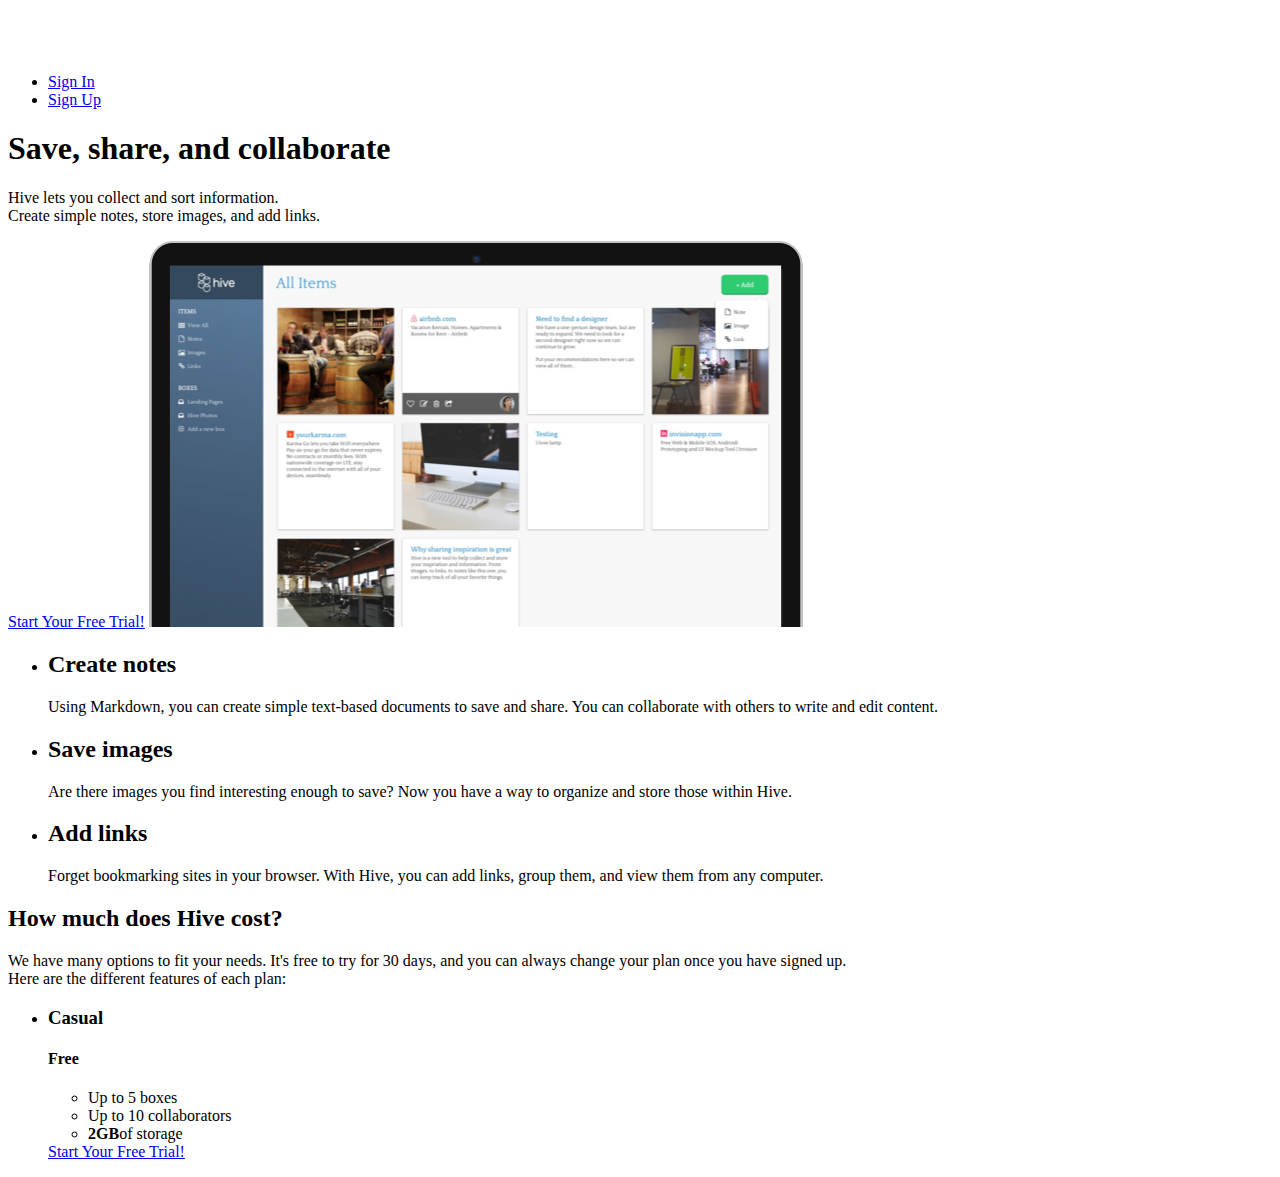
==== index.html @ 628b1fb7 "Checkpoint-28-completed" ====
<!DOCTYPE html>
<html lang="en-us">
<head>
    <meta http-equiv="X-UA-Compatible" content="IE=Edge">
    <meta name="viewport" content="width=device-width, initial-scale=1">
    <meta charset="UTF-8">
    <title>Save, share and collaborate | Hive</title>
    
    <!-- Google Fonts -->
    <link href="https://fonts.googleapis.com/css?family=Quattrocento:400,700|Rubik:300,400,500" rel="stylesheet" type="text/css">
</head>
<body>
    <header>
        <nav class="container">
            <div class="one-half">
                <a href="index.html" class="site-logo"><img src="images/site-logo.png" alt="Hive"/></a>
            </div>
            <div class="one-half">
                <ul>
                    <li><a href="signin.html">Sign In</a></li>
                    <li class="btn-outline"><a href="signup.html">Sign Up</a></li>
                </ul>
            </div>
        </nav>
        <div class="container hero">
            <h1>Save, share, and collaborate</h1>
            <p>Hive lets you collect and sort information.<br/>Create simple notes, store images, and add links.</p>
            <a href="signup.html" class="btn">Start Your Free Trial!</a>
            <img src="images/dashboard.png" alt="Hive"/>
        </div>
    </header>
    <main role="main">
        <!-- Benefits -->
        <section class="benefits">
            <ul class="container">
                <li class="one-third">
                    <h2>Create notes</h2>
                    <p>Using Markdown, you can create simple text-based documents to save and share. You can collaborate with others to write and edit content.</p>
                </li>
                <li class="one-third">
                    <h2>Save images</h2>
                    <p>Are there images you find interesting enough to save? Now you have a way to organize and store those within Hive.</p>
                </li>
                <li class="one-third">
                    <h2>Add links</h2>
                    <p>Forget bookmarking sites in your browser. With Hive, you can add links, group them, and view them from any computer.</p>
                </li>
            </ul>
        </section>
        
        <!-- Pricing -->
        <section class="pricing">
            <div class="container">
                <h2>How much does Hive cost?</h2>
                <p>We have many options to fit your needs. It's free to try for 30 days, and you can always change your plan once you have signed up.<br/>Here are the different features of each plan:</p>
            </div>
            <ul class="container">
                <li class="one-third">
                    <div class="box">
                        <h3>Casual</h3>
                        <h4>Free</h4>
                        <ul>
                            <li>Up to 5 boxes</li>
                            <li>Up to 10 collaborators</li>
                            <li><strong>2GB</strong>of storage</li>
                        </ul>
                        <a href="signup.html" class="btn">Start Your Free Trial!</a>
                    </div>
                </li>
            </ul>
        </section>
    </main>
</body>
</html>
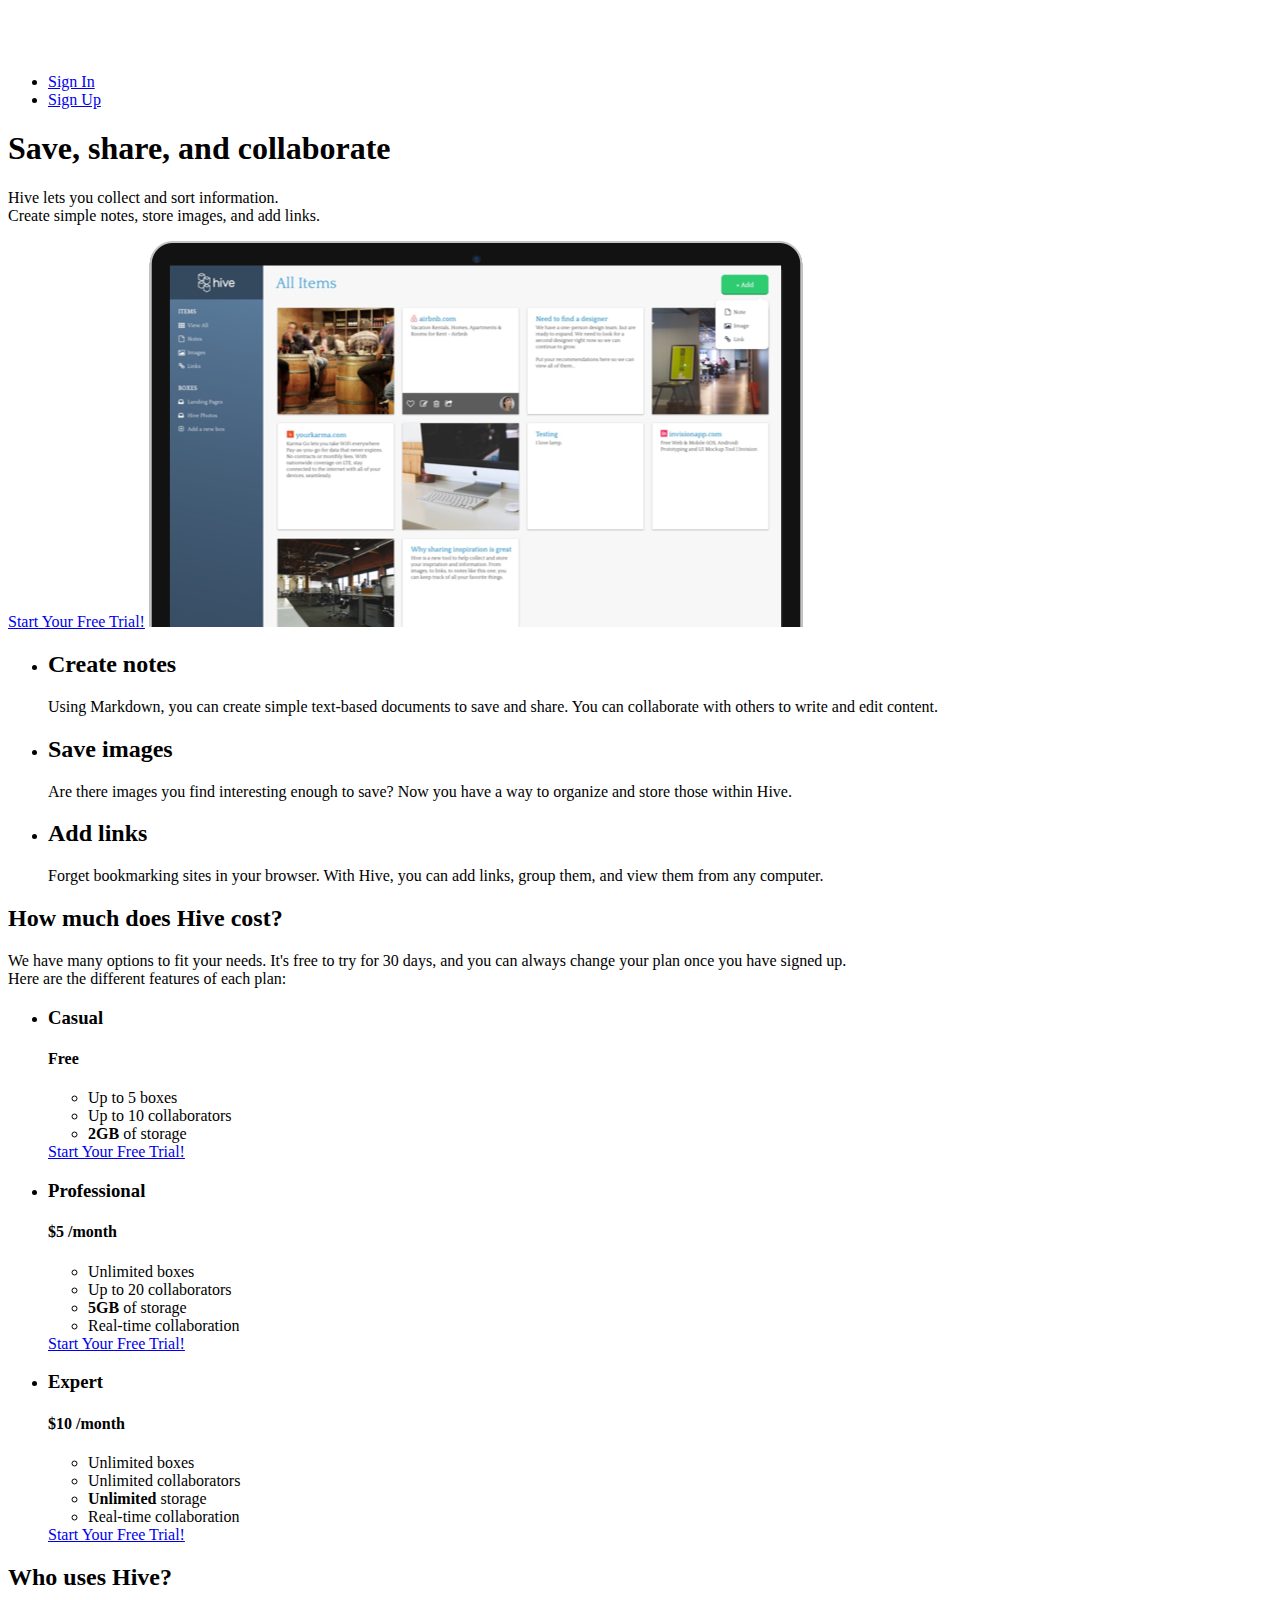
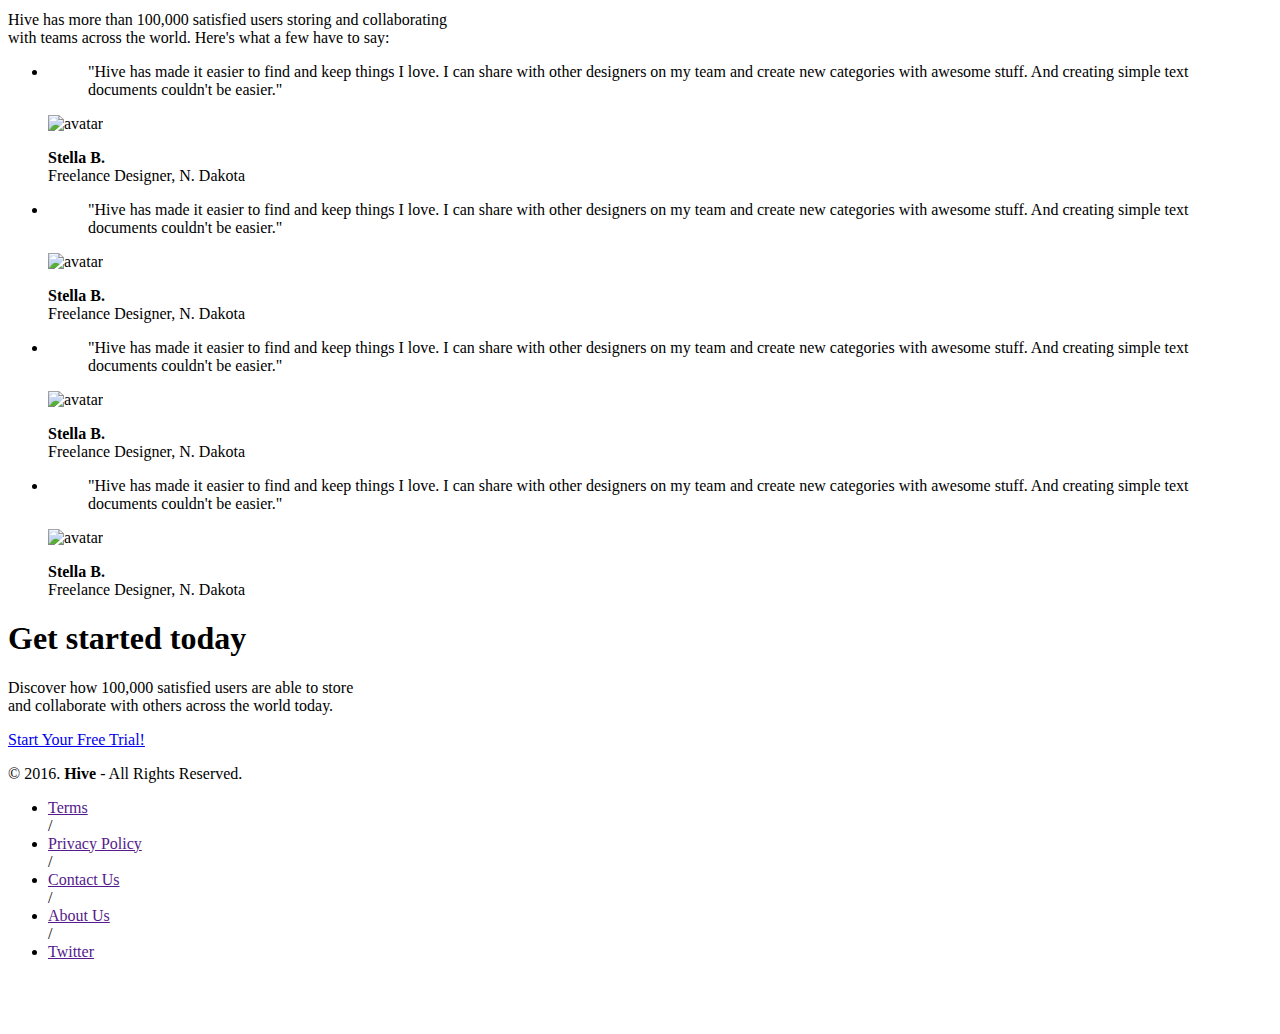
==== commit 2c7c412f: "Assignment-28-completed" ====
--- a/index.html
+++ b/index.html
@@ -56,19 +56,105 @@
             </div>
             <ul class="container">
                 <li class="one-third">
-                    <div class="box">
+                    <div class="box"> 
                         <h3>Casual</h3>
                         <h4>Free</h4>
                         <ul>
                             <li>Up to 5 boxes</li>
                             <li>Up to 10 collaborators</li>
-                            <li><strong>2GB</strong>of storage</li>
+                            <li><strong>2GB</strong> of storage</li>
+                        </ul>
+                        <a href="signup.html" class="btn">Start Your Free Trial!</a>
+                    </div>
+                </li>
+                <li class="one-third">
+                    <div class="box middle">
+                        <h3>Professional</h3>
+                        <h4><span>$</span>5 <span class="month">/month</span></h4>
+                        <ul>
+                            <li>Unlimited boxes</li>
+                            <li>Up to 20 collaborators</li>
+                            <li><strong>5GB</strong> of storage</li>
+                            <li>Real-time collaboration</li>
+                        </ul>
+                        <a href="signup.html" class="btn">Start Your Free Trial!</a>
+                    </div>
+                </li>
+                <li class="one-third">
+                    <div class="box">
+                        <h3>Expert</h3>
+                        <h4><span>$</span>10 <span class="month">/month</span></h4>
+                        <ul>
+                            <li>Unlimited boxes</li>
+                            <li>Unlimited collaborators</li>
+                            <li><strong>Unlimited</strong> storage</li>
+                            <li>Real-time collaboration</li>
                         </ul>
                         <a href="signup.html" class="btn">Start Your Free Trial!</a>
                     </div>
                 </li>
             </ul>
         </section>
+        
+        <!-- Testimonials -->
+        <section class="testimonials">
+            <div class="container">
+                <h2>Who uses Hive?</h2>
+                <p>Hive has more than 100,000 satisfied users storing and collaborating<br/>with teams across the world. Here's what a few have to say:</p>
+            </div>
+            <ul class="container">
+                <li class="one-fourth">
+                    <blockquote>"Hive has made it easier to find and keep things I love. I can share with other designers on my team and create new categories with awesome stuff. And creating simple text documents couldn't be easier."</blockquote>
+                    <img src="https://randomuser.me/api/portraits/women/26.jpg" alt="avatar"/>
+                    <p class="name"><strong>Stella B.</strong><br/>Freelance Designer, N. Dakota</p>
+                </li>
+                <li class="one-fourth">
+                    <blockquote>"Hive has made it easier to find and keep things I love. I can share with other designers on my team and create new categories with awesome stuff. And creating simple text documents couldn't be easier."</blockquote>
+                    <img src="https://randomuser.me/api/portraits/women/26.jpg" alt="avatar"/>
+                    <p class="name"><strong>Stella B.</strong><br/>Freelance Designer, N. Dakota</p>
+                </li>
+                <li class="one-fourth">
+                    <blockquote>"Hive has made it easier to find and keep things I love. I can share with other designers on my team and create new categories with awesome stuff. And creating simple text documents couldn't be easier."</blockquote>
+                    <img src="https://randomuser.me/api/portraits/women/26.jpg" alt="avatar"/>
+                    <p class="name"><strong>Stella B.</strong><br/>Freelance Designer, N. Dakota</p>
+                </li>
+                <li class="one-fourth">
+                    <blockquote>"Hive has made it easier to find and keep things I love. I can share with other designers on my team and create new categories with awesome stuff. And creating simple text documents couldn't be easier."</blockquote>
+                    <img src="https://randomuser.me/api/portraits/women/26.jpg" alt="avatar"/>
+                    <p class="name"><strong>Stella B.</strong><br/>Freelance Designer, N. Dakota</p>
+                </li>
+            </ul>
+        </section>
+        
+        <!-- Call to Action -->
+        <section class="call to action">
+            <div class="container">
+                <h1>Get started today</h1>
+                <p>Discover how 100,000 satisfied users are able to store<br/>and collaborate with others across the world today.</p>
+                <a href="signup.html" class="btn">Start Your Free Trial!</a>
+            </div>
+        </section>
     </main>
+    
+    <!-- Footer -->
+    <footer>
+        <div class="container footer-nav-block">
+            <div class="left-footer-block one-third">
+                <p class="copyright-block">&copy; 2016. <strong>Hive</strong> - All Rights Reserved.</p>
+            </div>
+            <nav class="link-block middle-footer-block one-third">
+                <ul>
+                    <li><a href="">Terms</a></li> /
+                    <li><a href="">Privacy Policy</a></li> /
+                    <li><a href="">Contact Us</a></li> /
+                    <li><a href="">About Us</a></li> /
+                    <li><a href="">Twitter</a></li>
+                </ul>
+            </nav>
+            <div class="right-footer-block one-third">
+                <img class="logo" src="images/site-logo.png" alt="Hive"/>
+            </div>
+        </div>
+    </footer>
 </body>
 </html>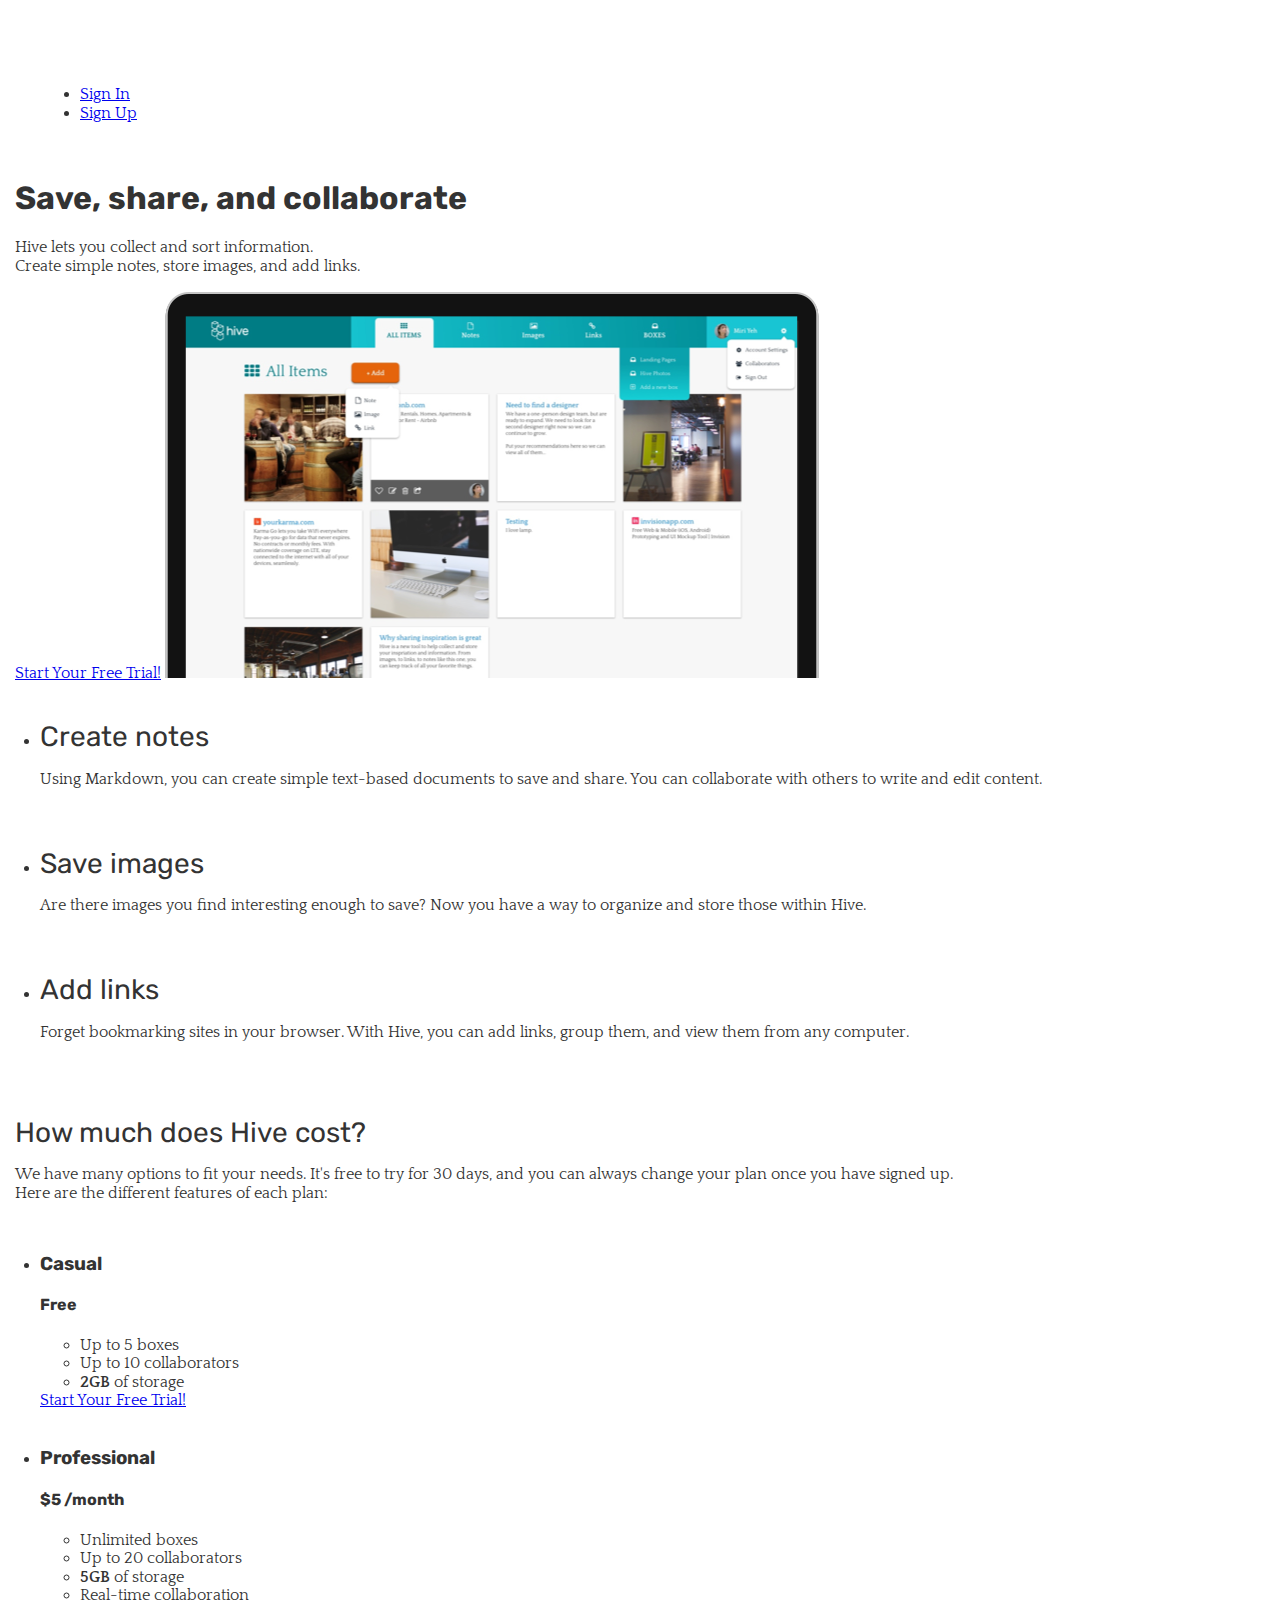
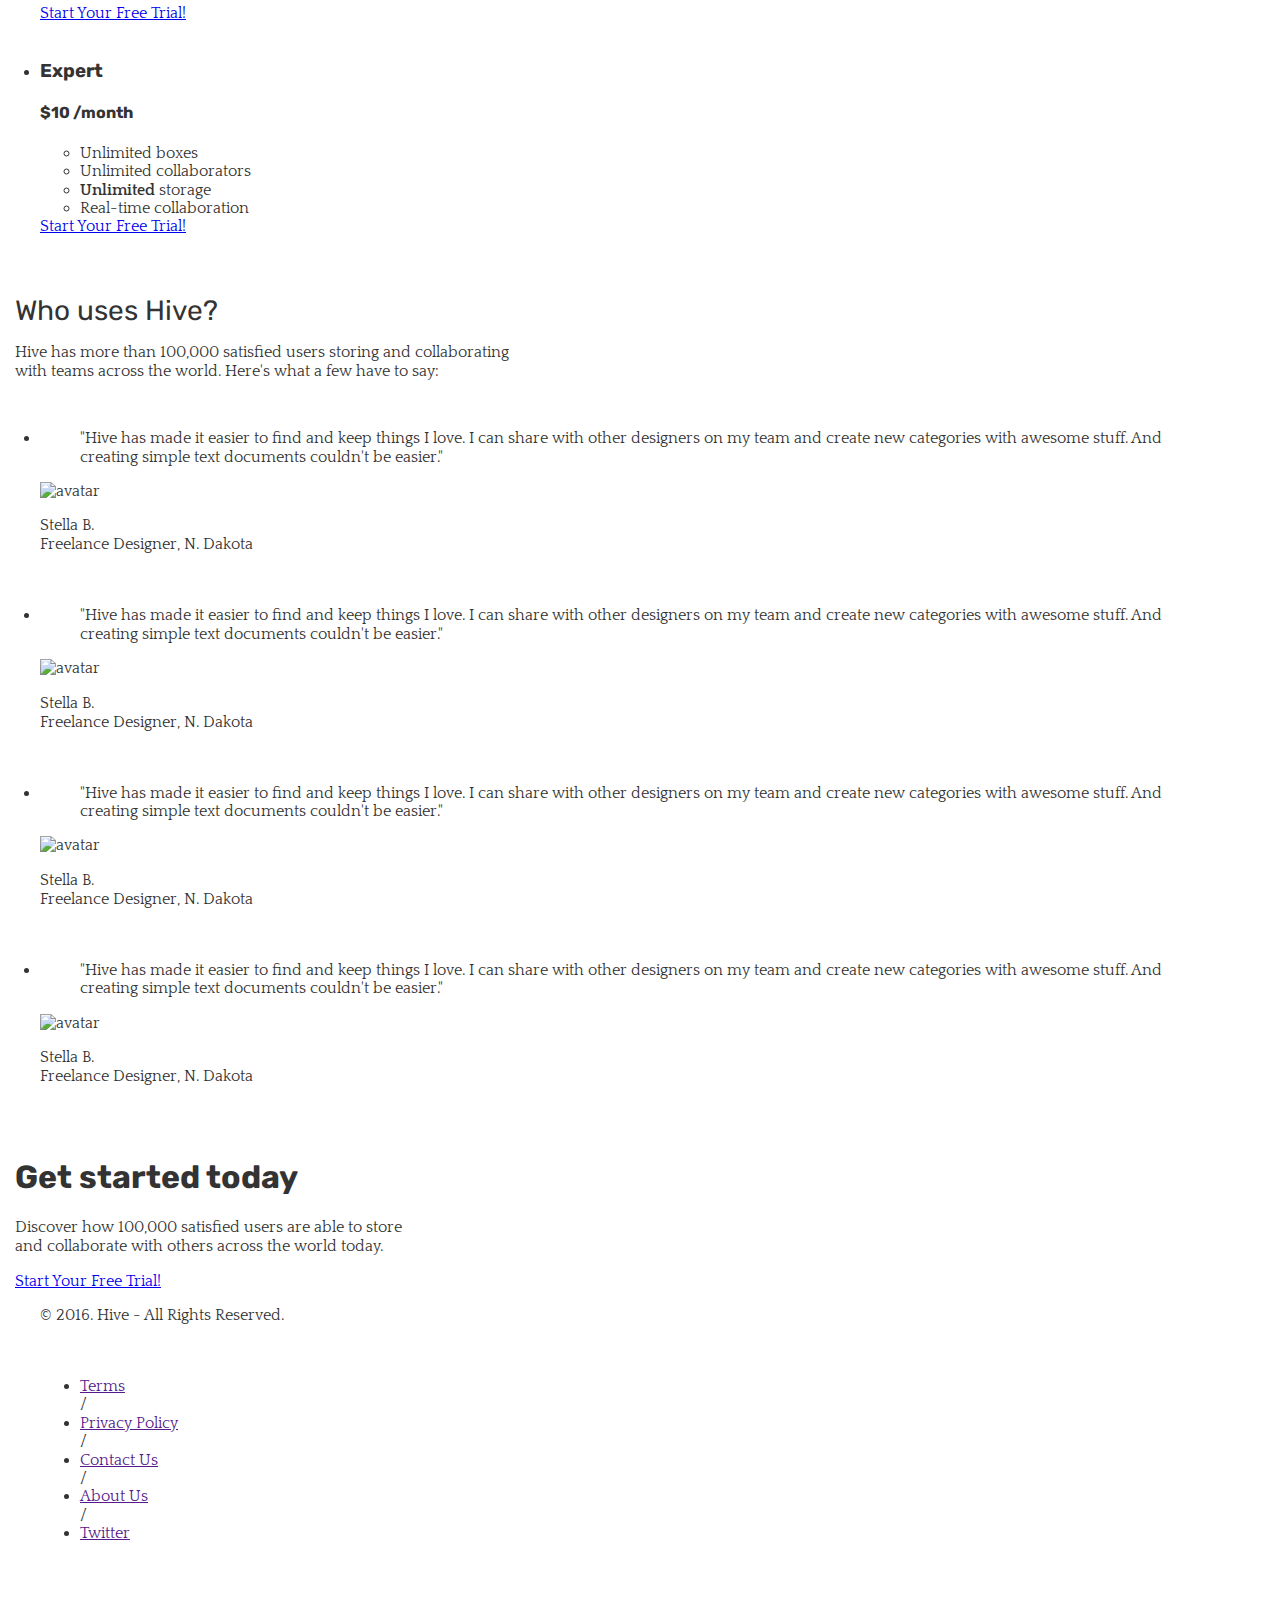
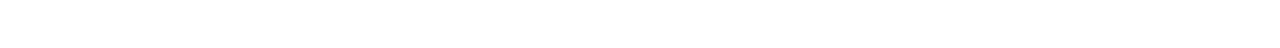
==== commit 4bd4448b: "Checkpoint-29-completed" ====
--- a/index.html
+++ b/index.html
@@ -8,6 +8,12 @@
     
     <!-- Google Fonts -->
     <link href="https://fonts.googleapis.com/css?family=Quattrocento:400,700|Rubik:300,400,500" rel="stylesheet" type="text/css">
+    
+    <!-- CSS -->
+    <link rel="stylesheet" href="css/normalize.css">
+    <link rel="stylesheet" href="css/style.css">
+    <link rel="stylesheet" href="css/font-awesome.css">
+    
 </head>
 <body>
     <header>
@@ -26,7 +32,7 @@
             <h1>Save, share, and collaborate</h1>
             <p>Hive lets you collect and sort information.<br/>Create simple notes, store images, and add links.</p>
             <a href="signup.html" class="btn">Start Your Free Trial!</a>
-            <img src="images/dashboard.png" alt="Hive"/>
+            <img src="images/dashboard-2.png" alt="Hive"/>
         </div>
     </header>
     <main role="main">
--- a/css/style.css
+++ b/css/style.css
@@ -0,0 +1,44 @@
+html, body {
+    overflow-x:hidden;
+}
+body {
+    font-family: "Quattrocento", Helvetica, Arial, serif;
+    color:#333333;   
+}
+h1, h2, h3, h4, h5, h6 {
+    font-family: "Rubik", Helvetica, Arial, sans-serif;
+}
+h2 {
+    font-size: 28px;
+    font-weight: normal;
+    margin-bottom: 5px;
+}
+p {
+    font-size: 16px;
+    line-height: 19px;
+    font-weight: 100;
+}
+
+/* GRID */
+.container {
+    margin-right: auto;
+    margin-left: auto;
+    padding-left: 15px;
+    padding-right: 15px;
+    position: relative;
+}
+.container:before,
+.container:after {
+    content: " ";
+    display: table;
+}
+.container:after {
+    clear:both;
+}
+.one-half, .one-third, .one-fourth {
+    width:96%;
+    float:left;
+    position:relative;
+    min-height: 1px;
+    margin: 0 2% 20px;
+}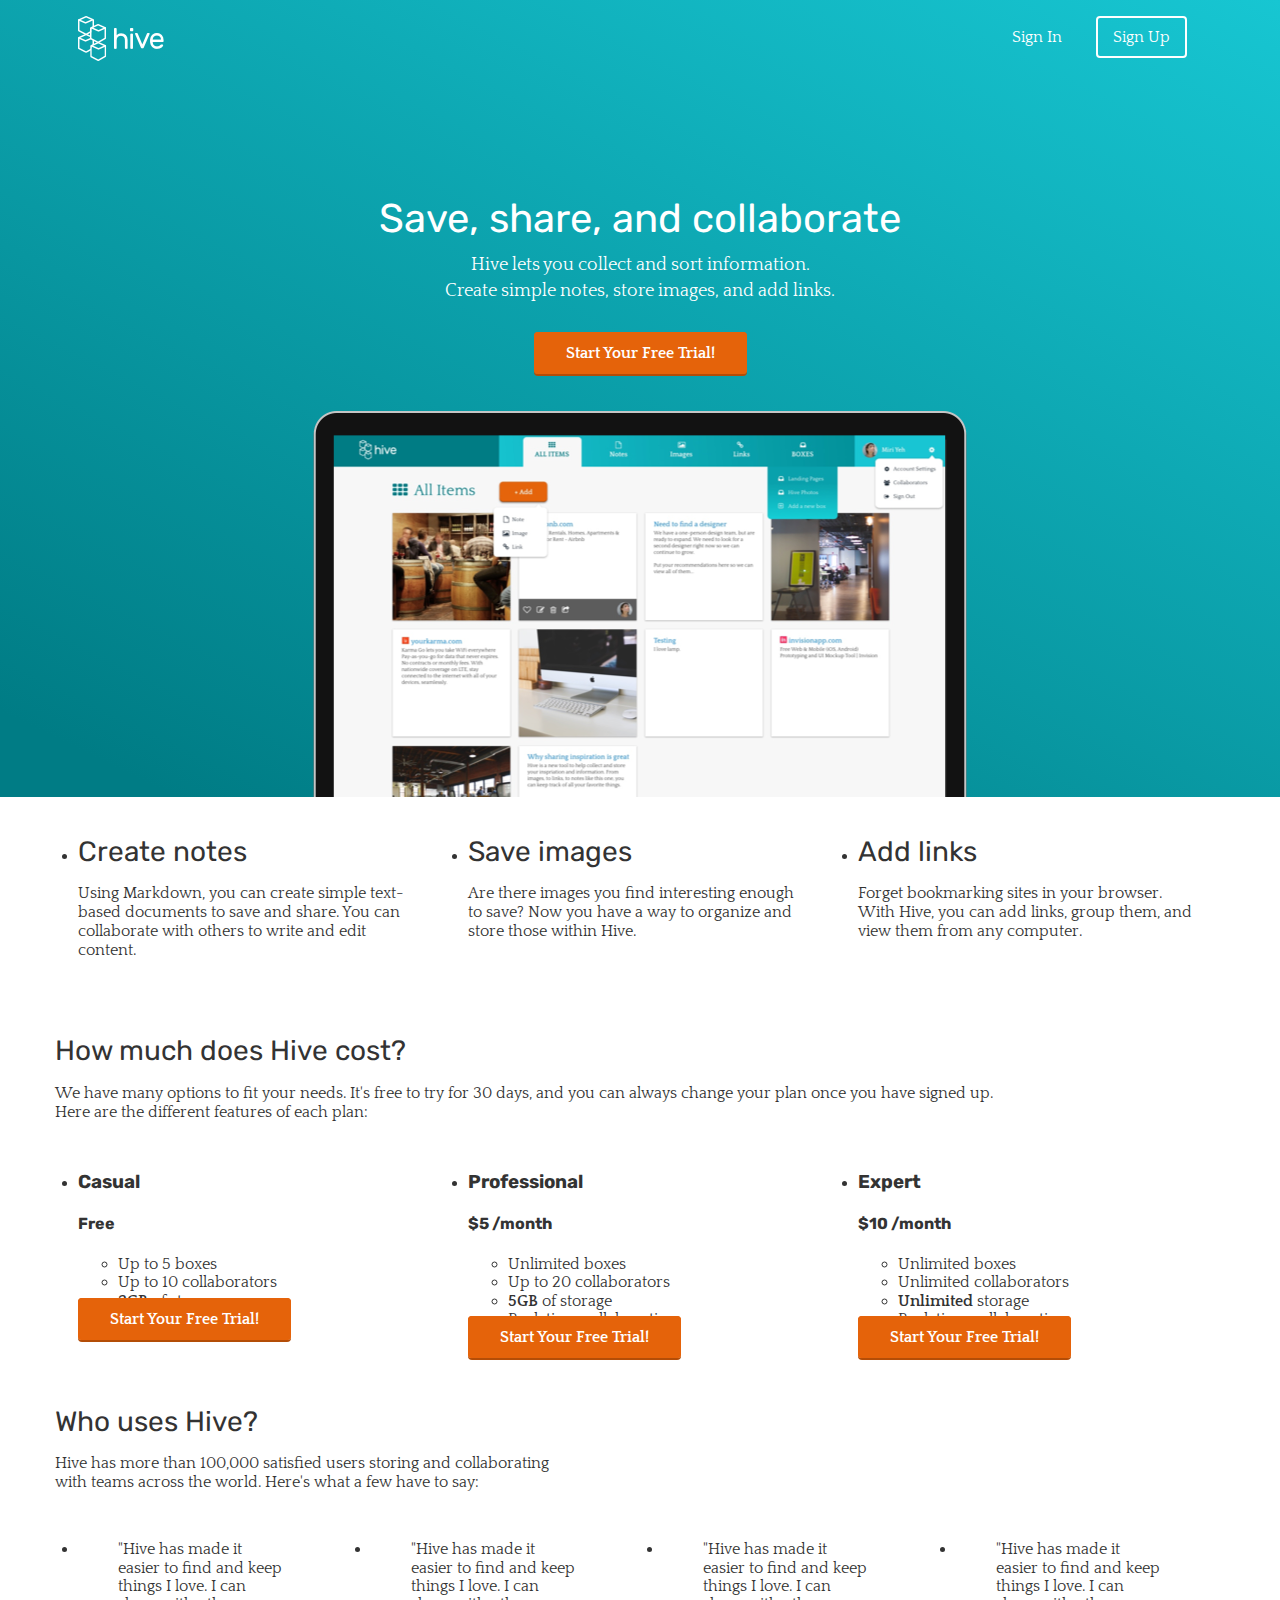
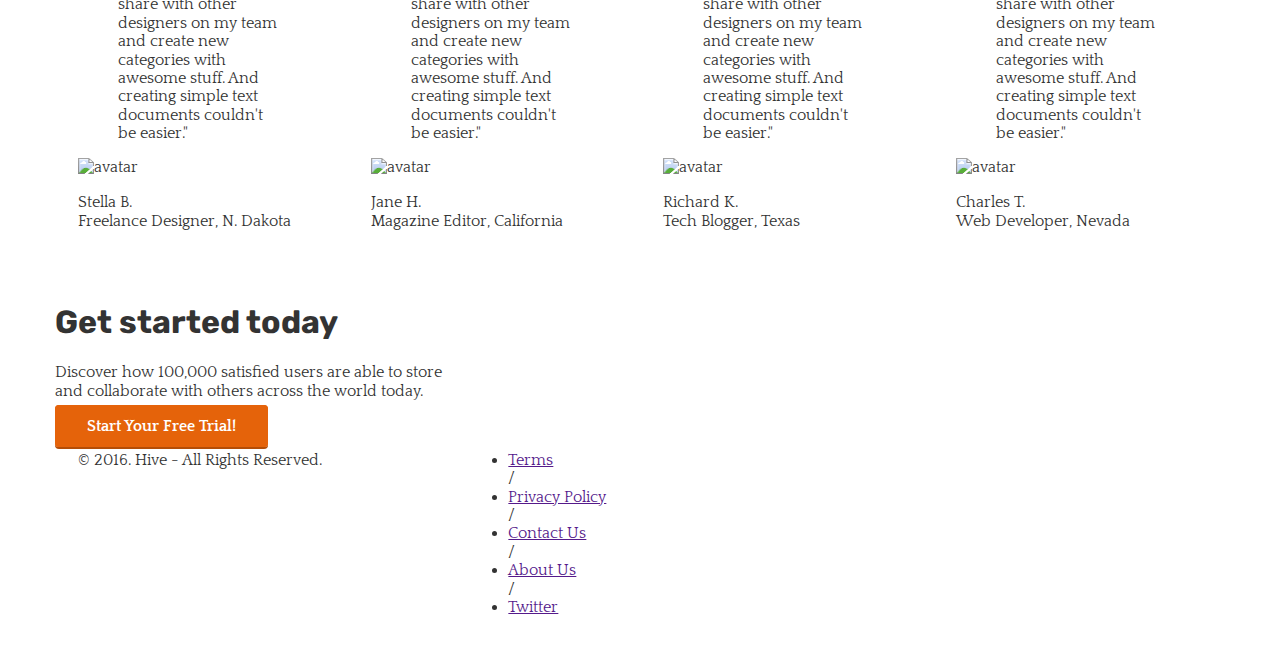
==== commit 9d38db29: "Checkpoint-30-completed" ====
--- a/index.html
+++ b/index.html
@@ -7,12 +7,13 @@
     <title>Save, share and collaborate | Hive</title>
     
     <!-- Google Fonts -->
-    <link href="https://fonts.googleapis.com/css?family=Quattrocento:400,700|Rubik:300,400,500" rel="stylesheet" type="text/css">
+    <link href="https://fonts.googleapis.com/css?family=Quattrocento:400,700|Rubik:300,400" rel="stylesheet" type="text/css">
     
     <!-- CSS -->
     <link rel="stylesheet" href="css/normalize.css">
     <link rel="stylesheet" href="css/style.css">
     <link rel="stylesheet" href="css/font-awesome.css">
+    <link rel="stylesheet" href="css/animate.css">
     
 </head>
 <body>
@@ -29,7 +30,7 @@
             </div>
         </nav>
         <div class="container hero">
-            <h1>Save, share, and collaborate</h1>
+            <h1 class="animated fadeIn">Save, share, and collaborate</h1>
             <p>Hive lets you collect and sort information.<br/>Create simple notes, store images, and add links.</p>
             <a href="signup.html" class="btn">Start Your Free Trial!</a>
             <img src="images/dashboard-2.png" alt="Hive"/>
@@ -116,18 +117,18 @@
                 </li>
                 <li class="one-fourth">
                     <blockquote>"Hive has made it easier to find and keep things I love. I can share with other designers on my team and create new categories with awesome stuff. And creating simple text documents couldn't be easier."</blockquote>
-                    <img src="https://randomuser.me/api/portraits/women/26.jpg" alt="avatar"/>
-                    <p class="name"><strong>Stella B.</strong><br/>Freelance Designer, N. Dakota</p>
+                    <img src="https://randomuser.me/api/portraits/women/76.jpg" alt="avatar"/>
+                    <p class="name"><strong>Jane H.</strong><br/>Magazine Editor, California</p>
                 </li>
                 <li class="one-fourth">
                     <blockquote>"Hive has made it easier to find and keep things I love. I can share with other designers on my team and create new categories with awesome stuff. And creating simple text documents couldn't be easier."</blockquote>
-                    <img src="https://randomuser.me/api/portraits/women/26.jpg" alt="avatar"/>
-                    <p class="name"><strong>Stella B.</strong><br/>Freelance Designer, N. Dakota</p>
+                    <img src="https://randomuser.me/api/portraits/men/51.jpg" alt="avatar"/>
+                    <p class="name"><strong>Richard K.</strong><br/>Tech Blogger, Texas</p>
                 </li>
                 <li class="one-fourth">
                     <blockquote>"Hive has made it easier to find and keep things I love. I can share with other designers on my team and create new categories with awesome stuff. And creating simple text documents couldn't be easier."</blockquote>
-                    <img src="https://randomuser.me/api/portraits/women/26.jpg" alt="avatar"/>
-                    <p class="name"><strong>Stella B.</strong><br/>Freelance Designer, N. Dakota</p>
+                    <img src="https://randomuser.me/api/portraits/men/62.jpg" alt="avatar"/>
+                    <p class="name"><strong>Charles T.</strong><br/>Web Developer, Nevada</p>
                 </li>
             </ul>
         </section>
--- a/css/style.css
+++ b/css/style.css
@@ -41,4 +41,97 @@
     position:relative;
     min-height: 1px;
     margin: 0 2% 20px;
-}+}
+
+@media (min-width: 768px) {
+    .container {
+        width: 750px;
+    }
+}
+@media (min-width: 992px) {
+    .container {
+        width: 970px;
+    }
+    .one-half {
+        width:46%;
+    }
+    .one-third {
+        width:29.33333%;
+    }
+    .one-fourth {
+        width:21%;
+    }
+}
+@media (min-width: 1200px) {
+    .container {
+        width: 1170px;
+    }
+}
+
+/* HEADER */
+header {
+    color:#FFFFFF;
+    background: #007C85;
+    background-image: linear-gradient(206deg, #17C6D2 0%, #007C85 94%);
+}
+header nav {
+    padding:1em 0;
+}
+header nav ul {
+    display:inline;
+    text-align:right;
+    float:right;
+    margin:0;
+}
+header nav ul > li {
+    list-style-type: none;
+    display: inline-block;
+    margin: 0 15px;
+}
+header nav ul > li.btn-outline {
+    padding:10px 15px;
+    border:2px solid #FFFFFF;
+    border-radius: 4px;
+}
+header nav ul > li.btn-outline:hover {
+    background: #FFFFFF;
+}
+header nav ul > li > a {
+    color:#FFFFFF;
+    text-decoration: none;
+}
+header nav ul > li.btn-outline:hover > a {
+    color:#17C6D2;
+}
+header .hero {
+    text-align:center;
+    display:block;
+    position:relative;
+}
+header .hero h1 {
+    font-size:40px;
+    font-weight: normal;
+    margin:95px 0 0;
+}
+header .hero p {
+    font-size: 18px;
+    line-height: 26px;
+    font-weight: 100;
+    margin:10px 0 40px;
+}
+header .hero img {
+    display:block;
+    margin:3em auto 0;
+}
+
+/* BUTTONS */
+.btn {
+    border-radius: 4px;
+    color:#FFFFFF;
+    font-weight: 600;
+    text-decoration: none;
+    padding:10px 30px;
+    background: #E5630A;
+    border:2px solid #E5630A;
+    box-shadow: 0px 2px 0px 0px #B44D07;
+}
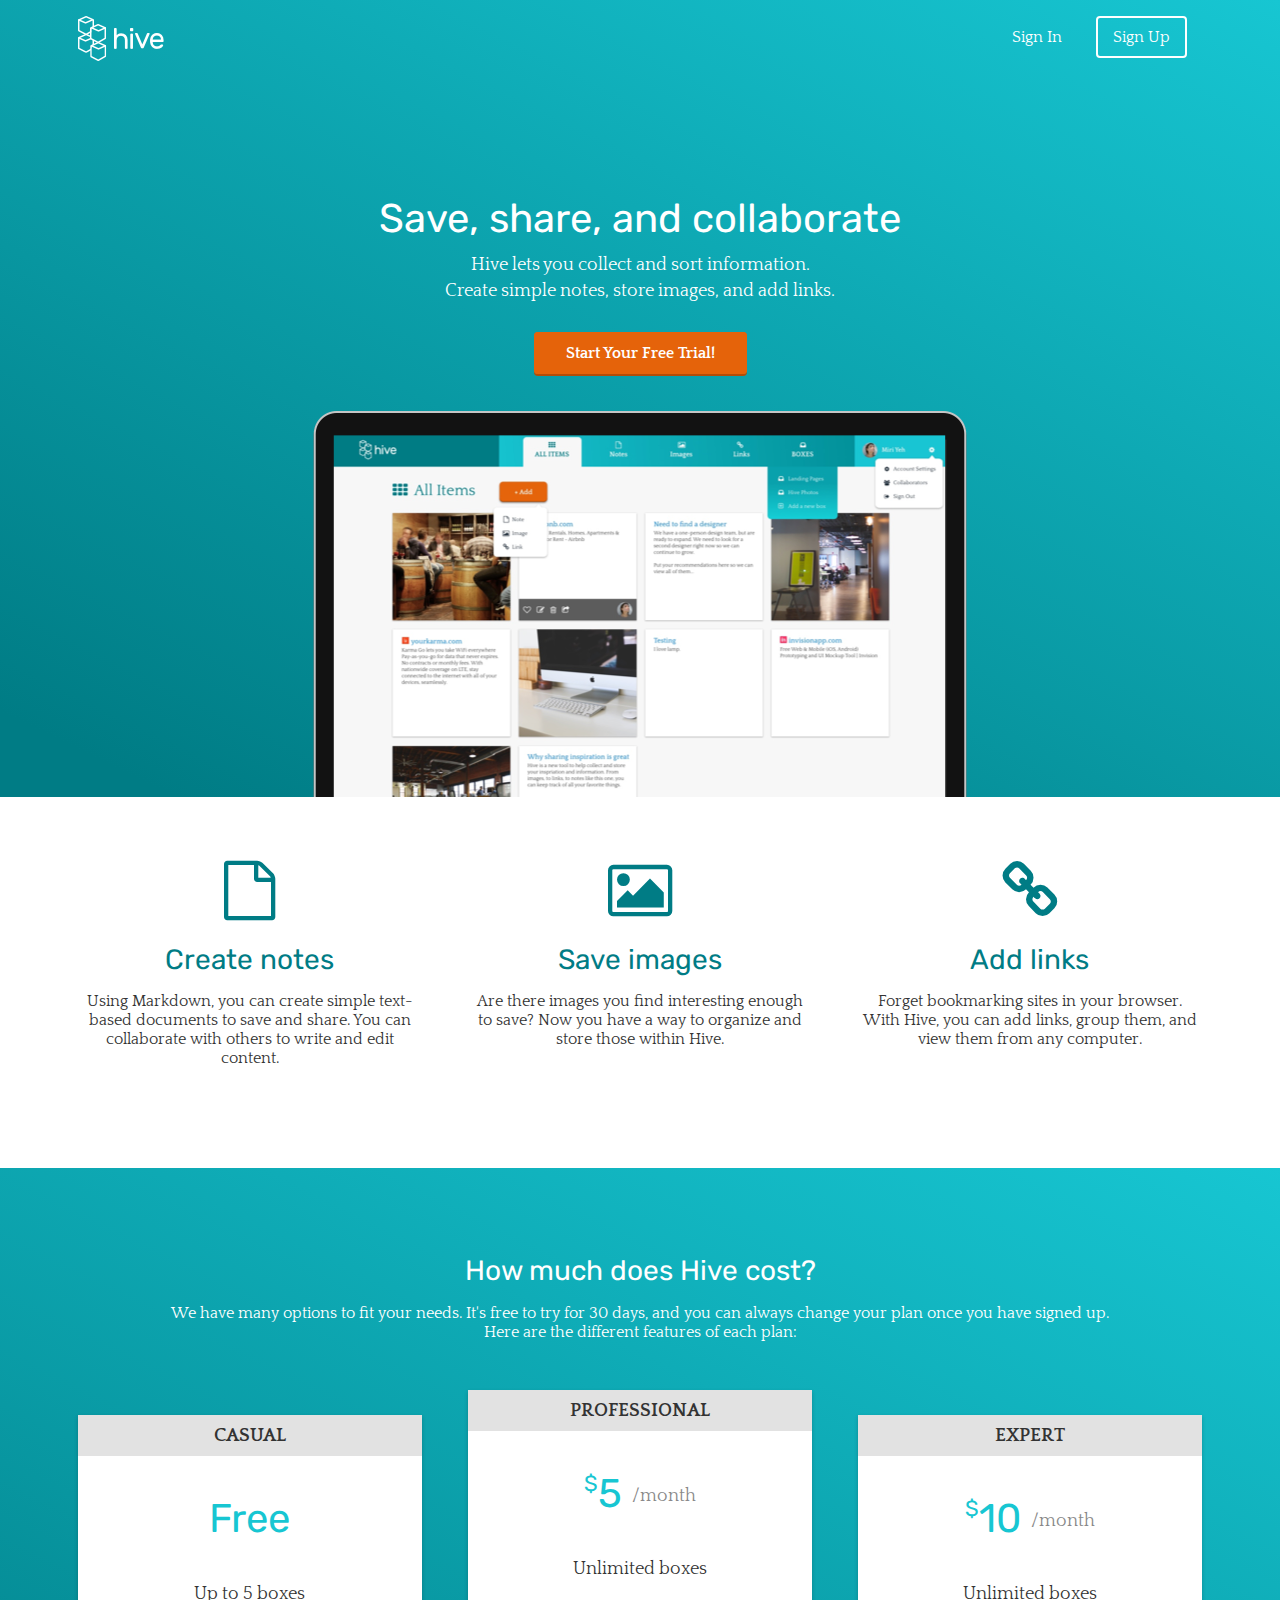
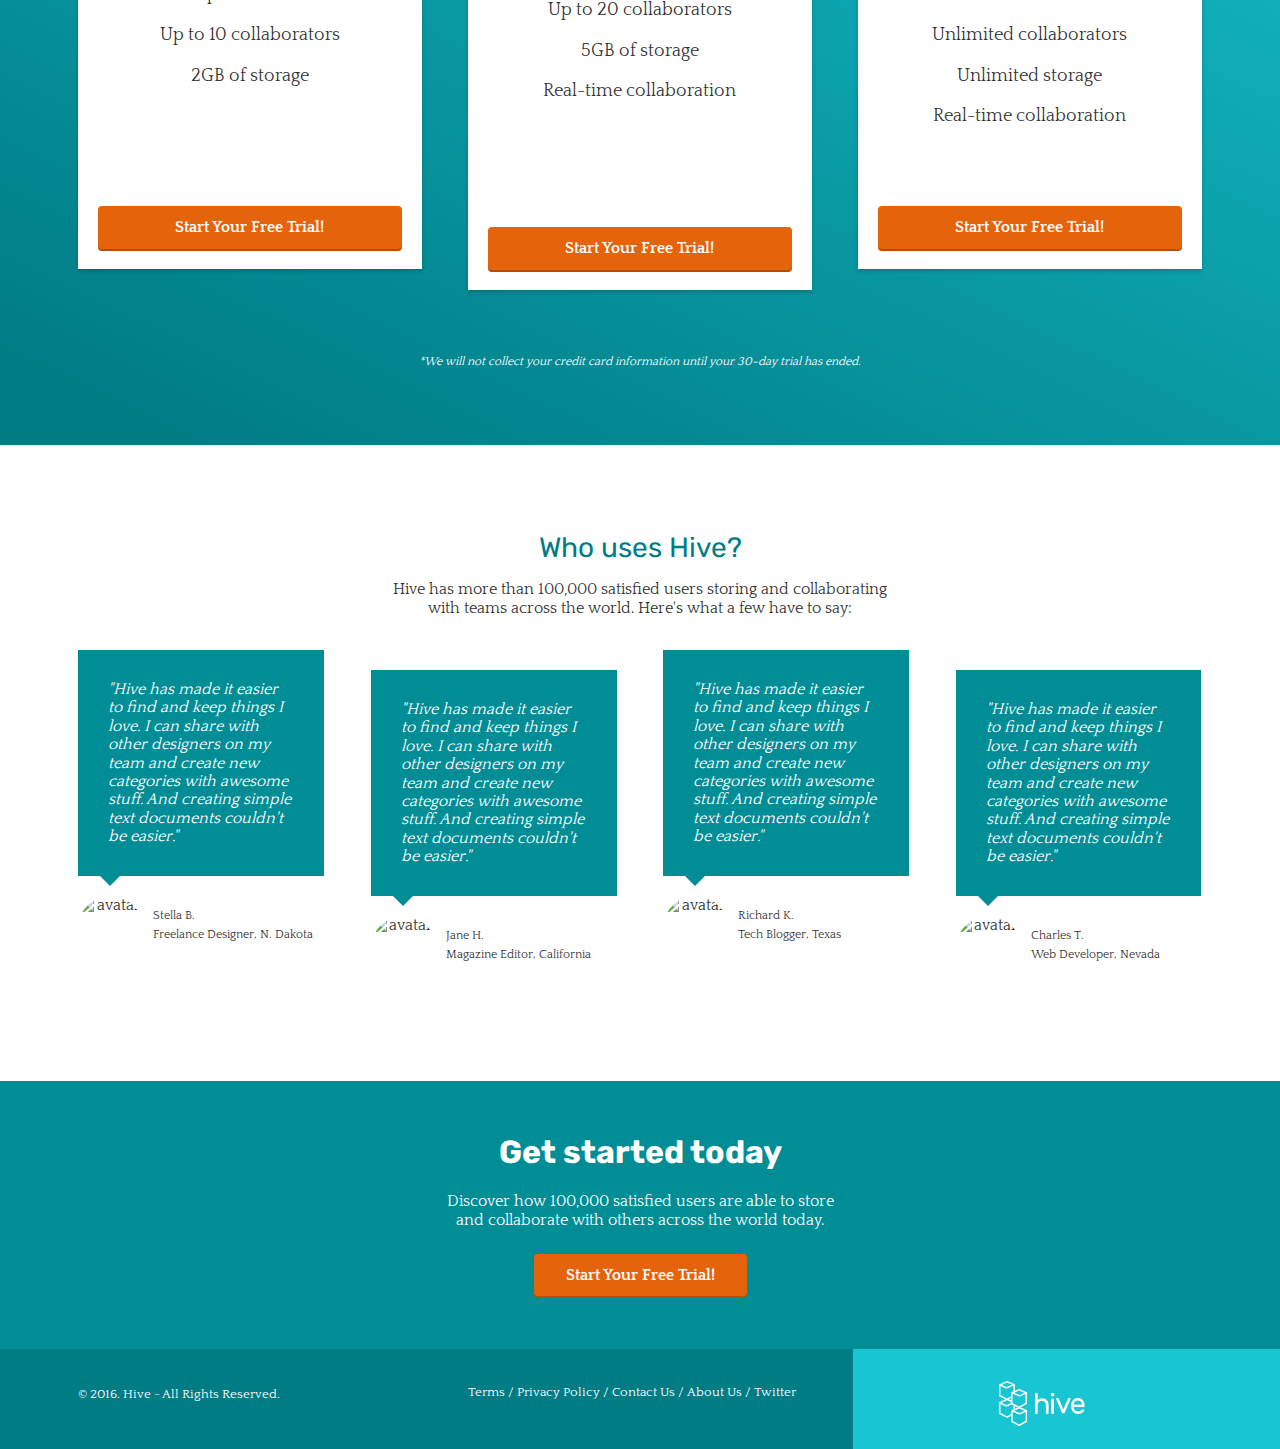
==== commit 086d9ce2: "Checkpoint-32-completed" ====
--- a/index.html
+++ b/index.html
@@ -41,14 +41,17 @@
         <section class="benefits">
             <ul class="container">
                 <li class="one-third">
+                    <i class="fa fa-file-o"></i>
                     <h2>Create notes</h2>
                     <p>Using Markdown, you can create simple text-based documents to save and share. You can collaborate with others to write and edit content.</p>
                 </li>
                 <li class="one-third">
+                    <i class="fa fa-picture-o"></i>
                     <h2>Save images</h2>
                     <p>Are there images you find interesting enough to save? Now you have a way to organize and store those within Hive.</p>
                 </li>
                 <li class="one-third">
+                    <i class="fa fa-link"></i>
                     <h2>Add links</h2>
                     <p>Forget bookmarking sites in your browser. With Hive, you can add links, group them, and view them from any computer.</p>
                 </li>
@@ -101,6 +104,9 @@
                     </div>
                 </li>
             </ul>
+            <div class="container">
+                <p class="small">*We will not collect your credit card information until your 30-day trial has ended.</p>
+            </div>
         </section>
         
         <!-- Testimonials -->
@@ -115,7 +121,7 @@
                     <img src="https://randomuser.me/api/portraits/women/26.jpg" alt="avatar"/>
                     <p class="name"><strong>Stella B.</strong><br/>Freelance Designer, N. Dakota</p>
                 </li>
-                <li class="one-fourth">
+                <li class="one-fourth down">
                     <blockquote>"Hive has made it easier to find and keep things I love. I can share with other designers on my team and create new categories with awesome stuff. And creating simple text documents couldn't be easier."</blockquote>
                     <img src="https://randomuser.me/api/portraits/women/76.jpg" alt="avatar"/>
                     <p class="name"><strong>Jane H.</strong><br/>Magazine Editor, California</p>
@@ -125,7 +131,7 @@
                     <img src="https://randomuser.me/api/portraits/men/51.jpg" alt="avatar"/>
                     <p class="name"><strong>Richard K.</strong><br/>Tech Blogger, Texas</p>
                 </li>
-                <li class="one-fourth">
+                <li class="one-fourth down">
                     <blockquote>"Hive has made it easier to find and keep things I love. I can share with other designers on my team and create new categories with awesome stuff. And creating simple text documents couldn't be easier."</blockquote>
                     <img src="https://randomuser.me/api/portraits/men/62.jpg" alt="avatar"/>
                     <p class="name"><strong>Charles T.</strong><br/>Web Developer, Nevada</p>
@@ -134,7 +140,7 @@
         </section>
         
         <!-- Call to Action -->
-        <section class="call to action">
+        <section class="call-to-action">
             <div class="container">
                 <h1>Get started today</h1>
                 <p>Discover how 100,000 satisfied users are able to store<br/>and collaborate with others across the world today.</p>
--- a/css/style.css
+++ b/css/style.css
@@ -135,3 +135,224 @@
     border:2px solid #E5630A;
     box-shadow: 0px 2px 0px 0px #B44D07;
 }
+
+/* BENEFITS */
+.benefits {
+    text-align: center;
+    display: block;
+    position: relative;
+}
+.benefits ul {
+    margin: 0 auto;
+    padding:4em 0;
+}
+.benefits ul li {
+    list-style-type: none;
+    display: inline-block;
+}
+.benefits i {
+    color:#007C85;
+    font-size:60px;
+    margin:0;
+    vertical-align: middle;
+}
+.benefits h2 {
+    color:#007C85;
+}
+
+/* PRICING */
+.pricing {
+    background: #007C85 url("../images/background-pricing.png") top center no-repeat;
+    background: url("../images/background-pricing.png") top center no-repeat, linear-gradient(206deg, #17C6D2 0%, #007C85 94%);
+    background-size:cover;
+    text-align: center;
+    padding:4em 0;
+}
+.pricing h2, .pricing p {
+    color:#FFFFFF;
+}
+.pricing ul {
+    margin:0 auto;
+    padding:2em 0;
+}
+.pricing ul li {
+    list-style-type:none;
+}
+.box {
+    padding:0 15px 15px;
+    background: #FFFFFF;
+    box-shadow: 0px 2px 4px 0px rgba(0,0,0,0.20);
+    min-height: 439px;
+    position:relative;
+    margin-top: 25px;
+}
+.box.middle {
+    min-height: 485px;
+    margin-top:0px;
+}
+.box h3 {
+    font-family: "Quattrocento", Helvetica, Arial, serif;
+    font-weight: 600;
+    text-transform: uppercase;
+    background: #E2E2E2;
+    box-shadow: 0px 1px 2px 0px rgba (0,0,0,0.40);
+    left:0;
+    right:0;
+    top:0;
+    text-align: center;
+    margin:0 -15px 40px;
+    padding:10px 0;
+}
+.box h4 {
+    font-size:40px;
+    font-weight:normal;
+    margin: 40px 0 10px;
+    color:#17C6D2;
+}
+.box h4 span{
+    font-size:22px;
+    vertical-align: top;
+}
+.box h4 span.month {
+    font-family: "Quattrocento", Helvetica, Arial, serif;
+    font-weight: 100;
+    color:#888888;
+    font-size:18px;
+    vertical-align: middle;
+}
+.box ul li {
+    font-size: 18px;
+    margin-bottom: 20px;
+    font-weight: 100;
+}
+.box .btn {
+    position: absolute;
+    bottom: 20px;
+    left: 20px;
+    right: 20px;
+}
+.small {
+    font-size: 12px;
+    color: #FEFEFE;
+    line-height: 15px;
+    font-style:italic;
+}
+
+/* TESTIMONIALS */
+.testimonials {
+    padding:4em 0;
+    text-align: center;
+}
+.testimonials h2 {
+    color:#007C85;
+}
+.testimonials ul li {
+    list-style-type: none;
+}
+.testimonials blockquote {
+    color:#FFFFFF;
+    text-align: left;
+    font-style: italic;
+    background:#008D96;
+    position: relative;
+    padding:30px;
+    width: auto;
+    margin:0;
+}
+.testimonials blockquote:after {
+    top: 100%;
+    left: 13%;
+    border: solid transparent;
+    content: " ";
+    height: 0;
+    width: 0;
+    position: absolute;
+    pointer-events: none;
+    border-top-color: #008D96;
+    border-width: 10px;
+    margin-left: -10px;
+}
+.testimonials img {
+    height: 65px;
+    width: 65px;
+    border-radius: 50%;
+    float: left;
+    display: inline-block;
+    margin:20px 10px 0 0;
+}
+.testimonials p.name{
+    float: left;
+    display: inline-block;
+    text-align: left;
+    font-size:12px;
+    margin-top: 30px;
+}
+.one-fourth.down {
+    margin-top:20px;
+}
+
+
+/* CALL TO ACTION */
+.call-to-action {
+    padding:2em 0 4em;
+    text-align: center;
+    background-color: #008D96;
+}
+.call-to-action h1 {
+    color:#FFFFFF;
+}
+.call-to-action p {
+    color:#FFFFFF;
+    padding-bottom: 1em;
+    margin-bottom: 20px;
+}
+
+/* FOOTER */
+footer {
+    background-color: #007C85;
+    background-image: linear-gradient(to top, #17C6D2 0%, #17C6D2 50%, #007C85 50%, #007C85 100%);
+    color:#FFFFFF;
+    height: 150px;
+    position: relative;
+    overflow: hidden;
+    z-index: 0;
+}
+footer p, footer nav ul {
+    font-size:13px;
+    font-weight: 100;
+    text-align: center;
+    margin:10px auto 0;
+}
+footer nav ul li {
+    list-style-type: none;
+    display: inline;
+}
+footer nav ul li a {
+    color: #FFFFFF;
+    text-decoration: none;
+}
+footer .right-footer-block {
+    background-color: transparent
+}
+footer .logo {
+    padding:2.35em 0;
+    margin: 0 auto;
+    display: block;
+}
+@media (min-width: 992px) {
+    footer {
+        background-color: #17C6D2;
+        background-image: linear-gradient(to left, #17C6D2 0%, #17C6D2 33.33337%, #007C85 33.33337%, #007C85 100%);
+        height: 100px;
+    }
+    footer p, footer nav ul {
+        padding: 2em 0;
+        text-align: left;
+    }
+    footer .right-footer-block {
+        background-color:#17C6D2;
+    }
+    footer .logo {
+        padding: 2em 0 2em 1.5em;
+    }
+}
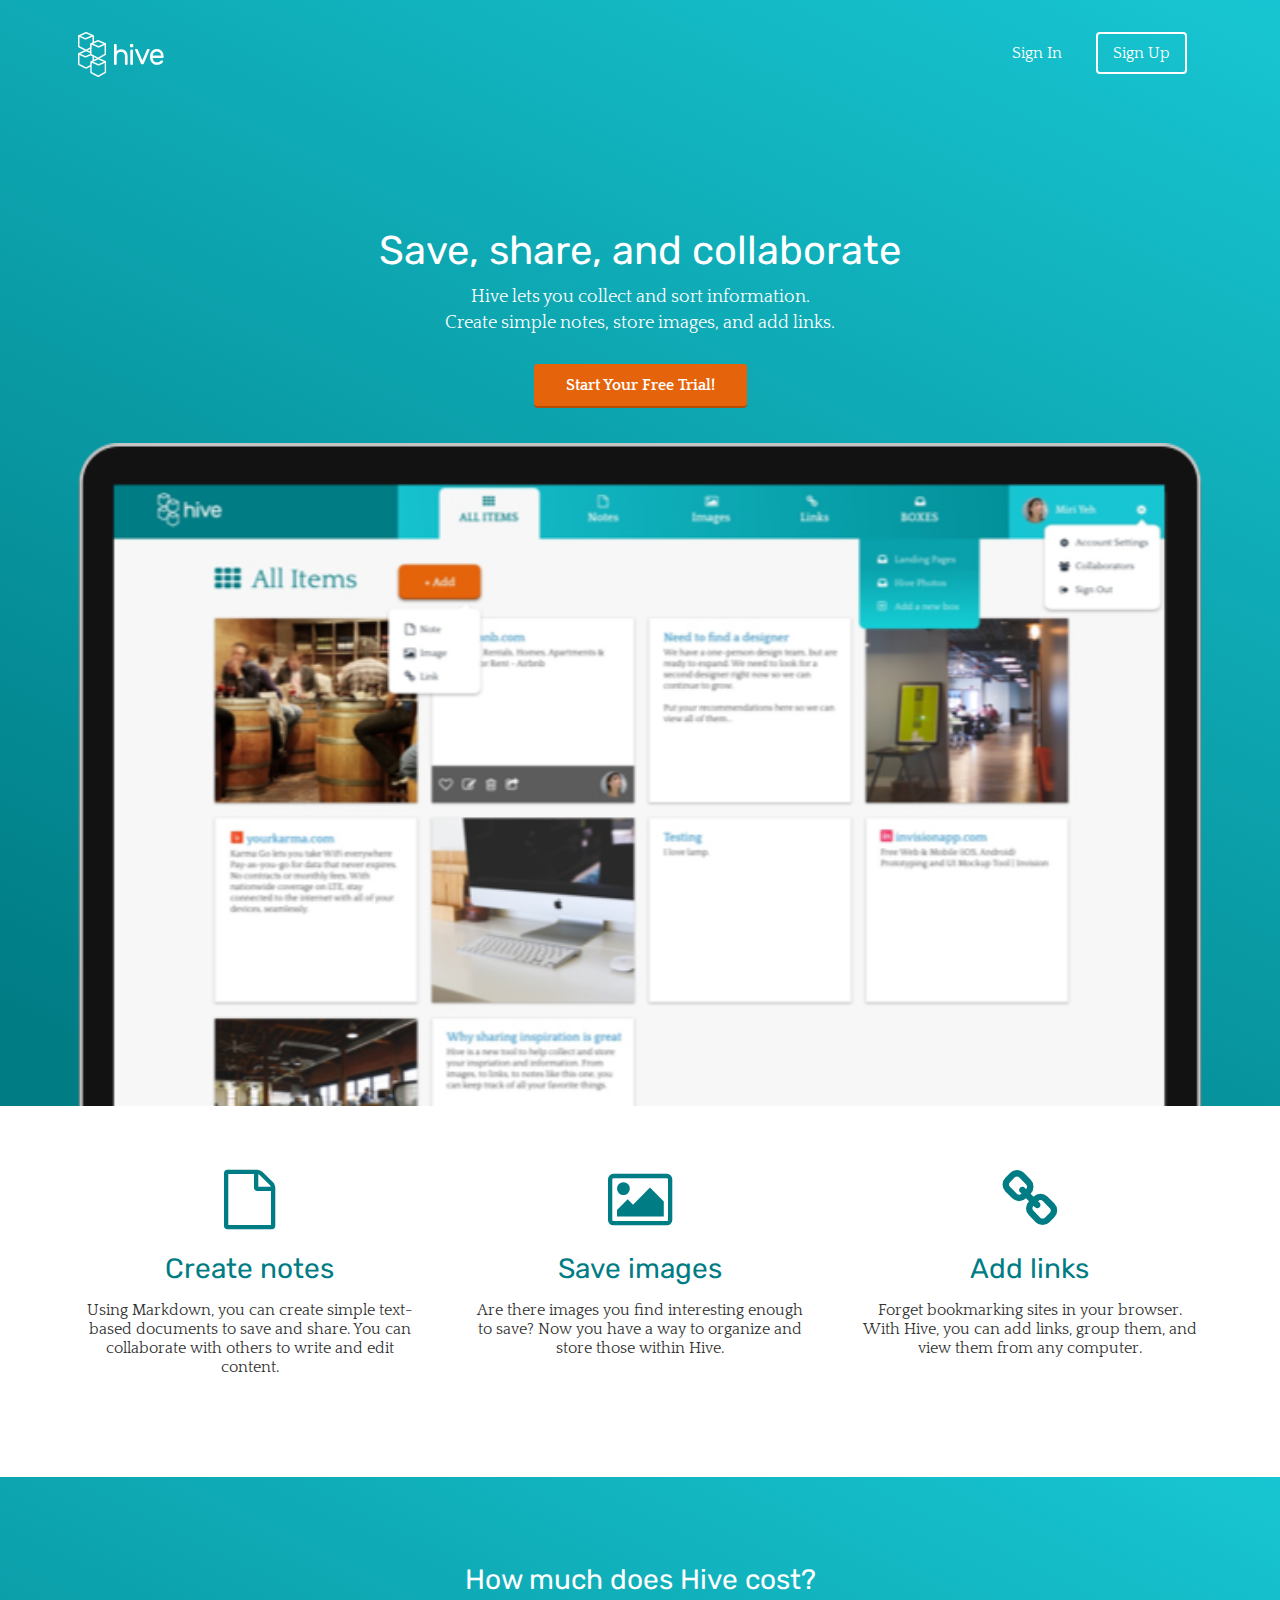
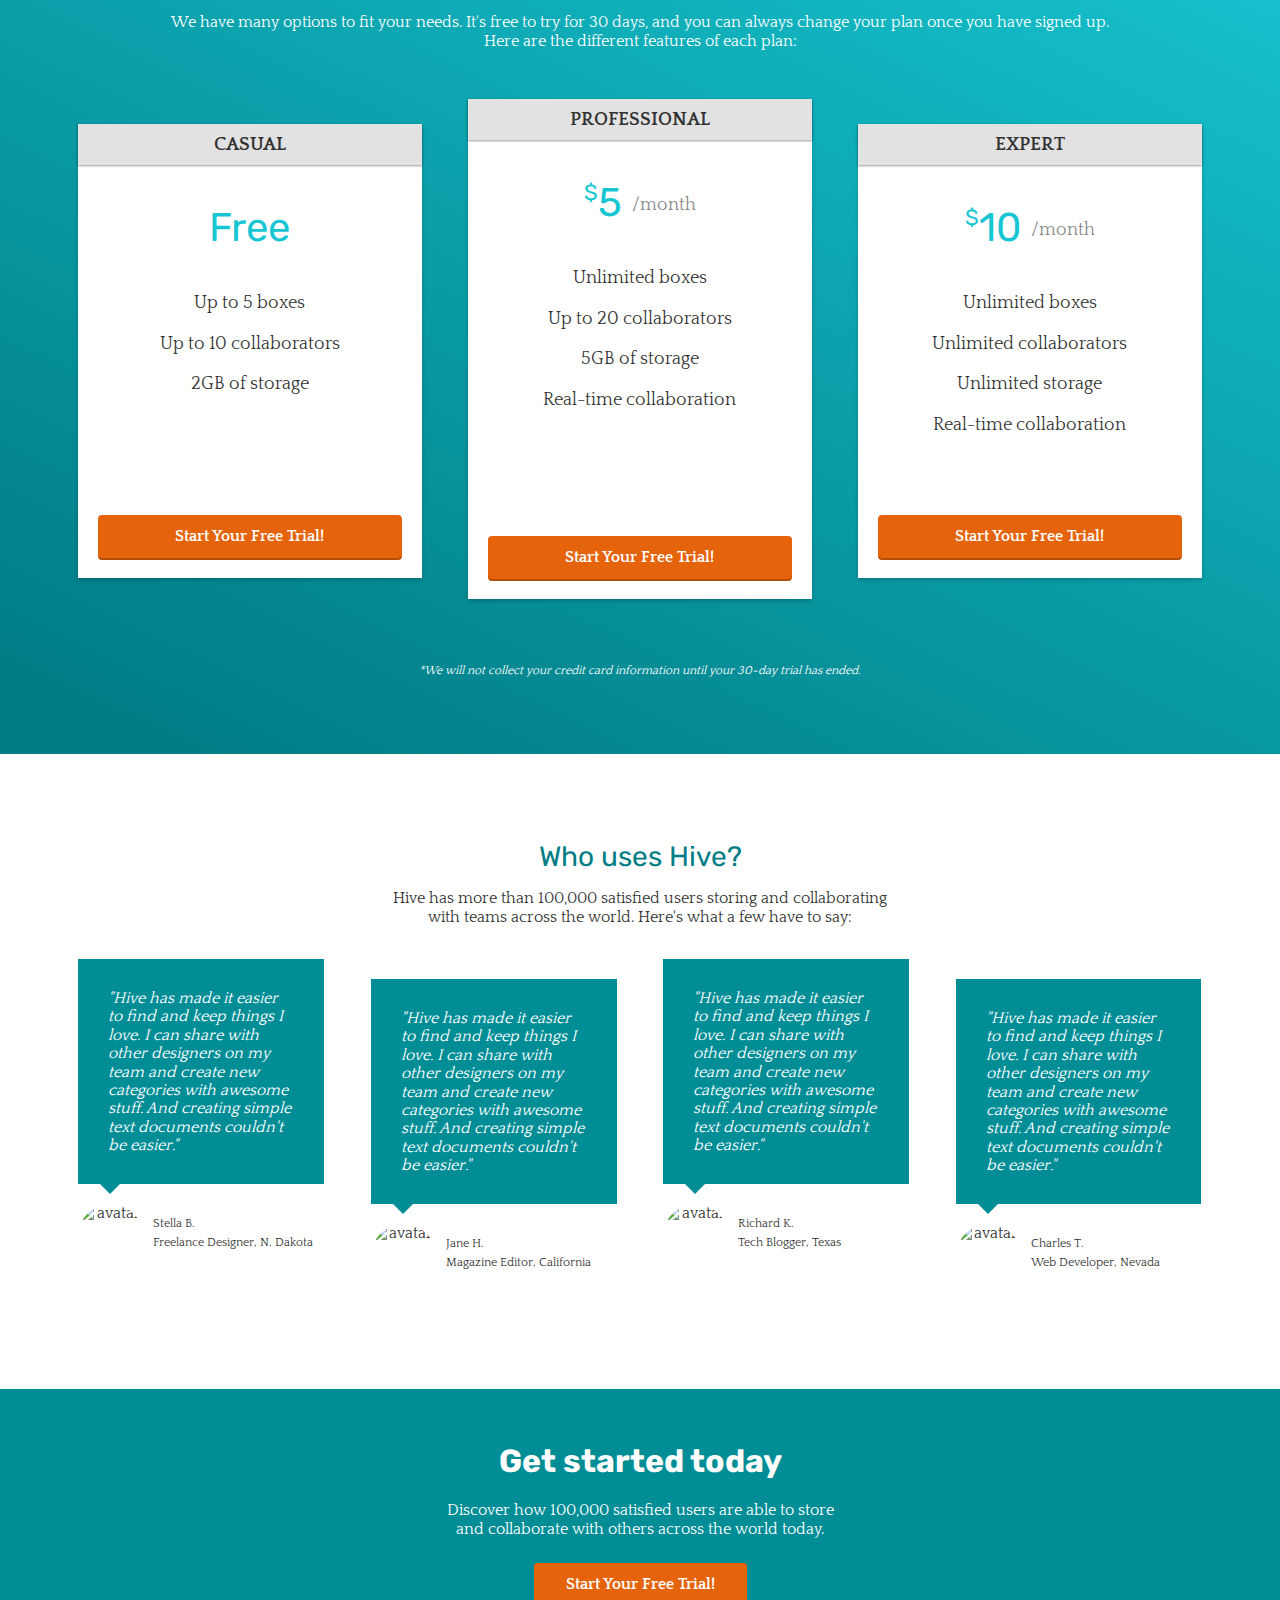
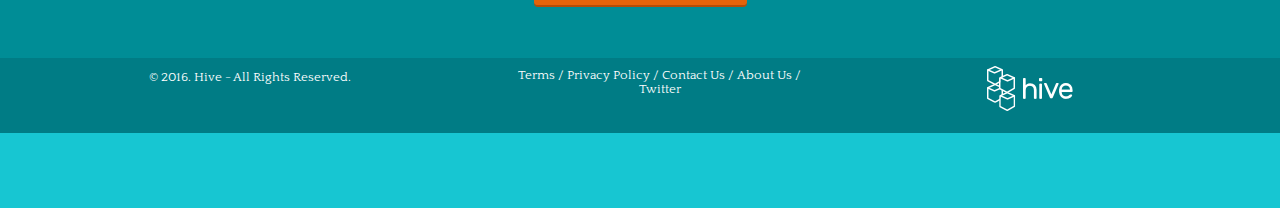
==== commit 4fe14500: "Merge pull request #1 from sktorres/gh-pages" ====
--- a/index.html
+++ b/index.html
@@ -21,8 +21,8 @@
         <nav class="container">
             <div class="one-half">
                 <a href="index.html" class="site-logo"><img src="images/site-logo.png" alt="Hive"/></a>
-            </div>
-            <div class="one-half">
+                     </div>
+     <div class="one-half">
                 <ul>
                     <li><a href="signin.html">Sign In</a></li>
                     <li class="btn-outline"><a href="signup.html">Sign Up</a></li>
@@ -164,9 +164,9 @@
                     <li><a href="">Twitter</a></li>
                 </ul>
             </nav>
-            <div class="right-footer-block one-third">
-                <img class="logo" src="images/site-logo.png" alt="Hive"/>
-            </div>
+ <div class="right-footer-block one-third">
+         <img class="logo" src="images/site-logo.png" alt="Hive" />
+         </div>
         </div>
     </footer>
 </body>
--- a/css/style.css
+++ b/css/style.css
@@ -2,7 +2,7 @@
     overflow-x:hidden;
 }
 body {
-    font-family: "Quattrocento", Helvetica, Arial, serif;
+    font-family: "Quattrocento", Palatino, Bookman, serif;
     color:#333333;   
 }
 h1, h2, h3, h4, h5, h6 {
@@ -42,31 +42,33 @@
     min-height: 1px;
     margin: 0 2% 20px;
 }
-
-@media (min-width: 768px) {
-    .container {
-        width: 750px;
-    }
-}
-@media (min-width: 992px) {
-    .container {
-        width: 970px;
-    }
-    .one-half {
-        width:46%;
-    }
-    .one-third {
-        width:29.33333%;
-    }
-    .one-fourth {
-        width:21%;
-    }
-}
-@media (min-width: 1200px) {
-    .container {
-        width: 1170px;
-    }
-}
+  @media (min-width: 768px) {
+   .container {
+     width: 750px;
+   }
+ }
+ @media (min-width: 992px) {
+   .container {
+     width: 970px;
+   }
+   .one-half {
+     width:46%;
+   }
+   .one-third {
+     width:29.33333%;
+   }
+   .one-fourth {
+     width:21%;
+   }
+ }
+ @media (min-width: 1200px) {
+   .container {
+     width: 1170px;
+   }
+   footer .logo {
+      padding: 2.35em 0;
+   }
+ }
 
 /* HEADER */
 header {
@@ -75,14 +77,14 @@
     background-image: linear-gradient(206deg, #17C6D2 0%, #007C85 94%);
 }
 header nav {
-    padding:1em 0;
+    padding:2em 0;
 }
 header nav ul {
-    display:inline;
-    text-align:right;
-    float:right;
-    margin:0;
-}
+   display:inline;
+   text-align: right;
+   float:right;
+   margin:0;
+ }
 header nav ul > li {
     list-style-type: none;
     display: inline-block;
@@ -103,16 +105,17 @@
 header nav ul > li.btn-outline:hover > a {
     color:#17C6D2;
 }
-header .hero {
-    text-align:center;
-    display:block;
-    position:relative;
-}
+
 header .hero h1 {
     font-size:40px;
     font-weight: normal;
     margin:95px 0 0;
 }
+ header .hero {
+   text-align: center;
+   display:block;
+   position: relative;
+ }
 header .hero p {
     font-size: 18px;
     line-height: 26px;
@@ -120,9 +123,11 @@
     margin:10px 0 40px;
 }
 header .hero img {
-    display:block;
-    margin:3em auto 0;
-}
+   display: block;
+     width: 96%;
+     height: auto;
+   margin:3em auto 0;
+ }
 
 /* BUTTONS */
 .btn {
@@ -191,11 +196,11 @@
     margin-top:0px;
 }
 .box h3 {
-    font-family: "Quattrocento", Helvetica, Arial, serif;
+    font-family: "Quattrocento", Palatino, Bookman, serif;
     font-weight: 600;
     text-transform: uppercase;
     background: #E2E2E2;
-    box-shadow: 0px 1px 2px 0px rgba (0,0,0,0.40);
+    box-shadow: 0px 1px 2px 0px rgba(0,0,0,0.40);
     left:0;
     right:0;
     top:0;
@@ -214,7 +219,7 @@
     vertical-align: top;
 }
 .box h4 span.month {
-    font-family: "Quattrocento", Helvetica, Arial, serif;
+    font-family: "Quattrocento", Palatino, Bookman, serif;
     font-weight: 100;
     color:#888888;
     font-size:18px;
@@ -335,24 +340,38 @@
     background-color: transparent
 }
 footer .logo {
-    padding:2.35em 0;
-    margin: 0 auto;
-    display: block;
-}
-@media (min-width: 992px) {
-    footer {
-        background-color: #17C6D2;
-        background-image: linear-gradient(to left, #17C6D2 0%, #17C6D2 33.33337%, #007C85 33.33337%, #007C85 100%);
-        height: 100px;
-    }
-    footer p, footer nav ul {
-        padding: 2em 0;
-        text-align: left;
-    }
-    footer .right-footer-block {
-        background-color:#17C6D2;
-    }
-    footer .logo {
-        padding: 2em 0 2em 1.5em;
-    }
-}
+   padding: .5em 0;
+   margin: 0 auto;
+   display: block;
+ }
+
+@media all and (min-width: 320px) and (max-width: 420px) {
+
+   footer .logo {
+      padding:0px!important;
+   }
+}
+@media all and (min-width: 421px) and (max-width: 768px){
+     footer .logo {
+      padding:0;  
+}
+}
+    
+@media all and (min-width: 769px) and (max-width: 1239){
+   footer{
+     background-color: #17C6D2;
+     background-image: linear-gradient(to left,
+        #17C6D2 0%, #17C6D2 33.33337%, #007C85 33.33337%, #007C85 100%);
+     height: 100px;
+   }
+   footer p, footer nav ul{
+     padding: 2em 0;
+     text-align: left;
+   }
+   footer .right-footer-block {
+     background-color: #17C6D2;
+   }
+   footer .logo{
+     padding: 2em 0 2em 1.5em;
+   }
+}
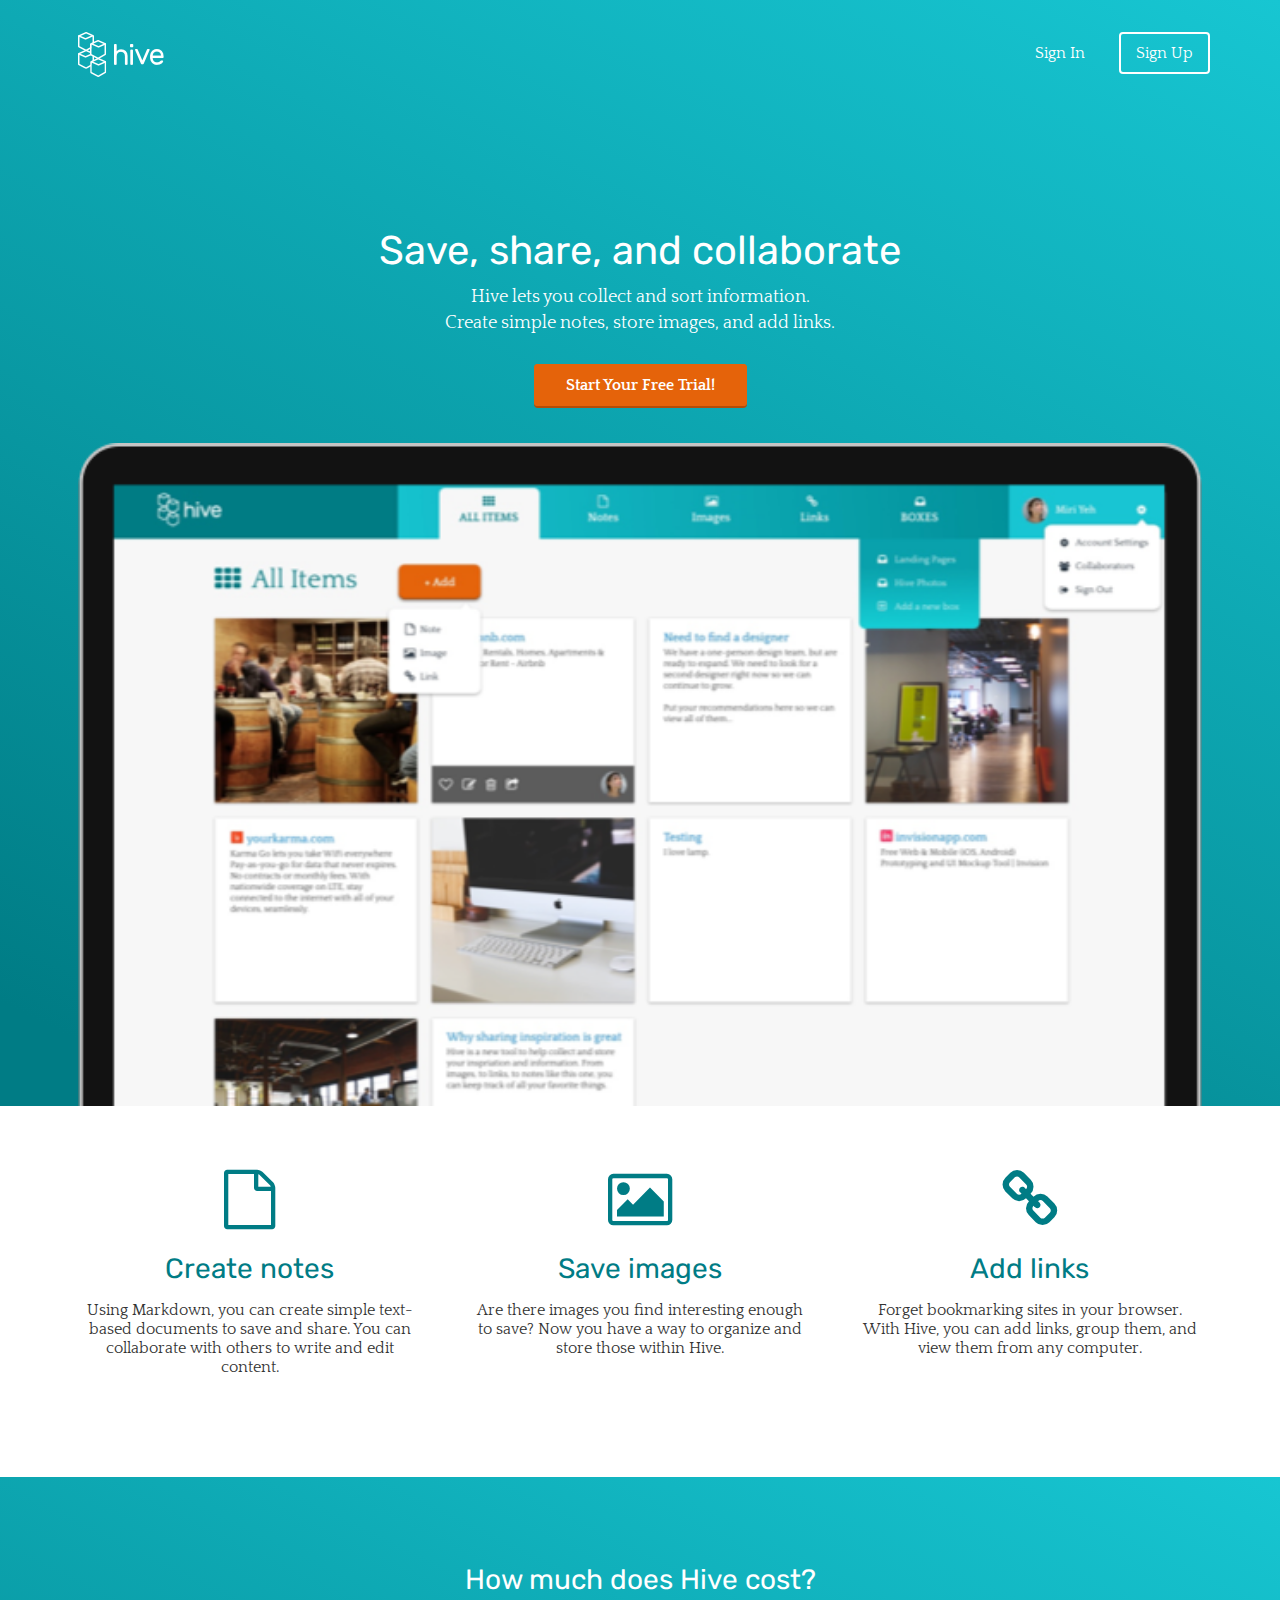
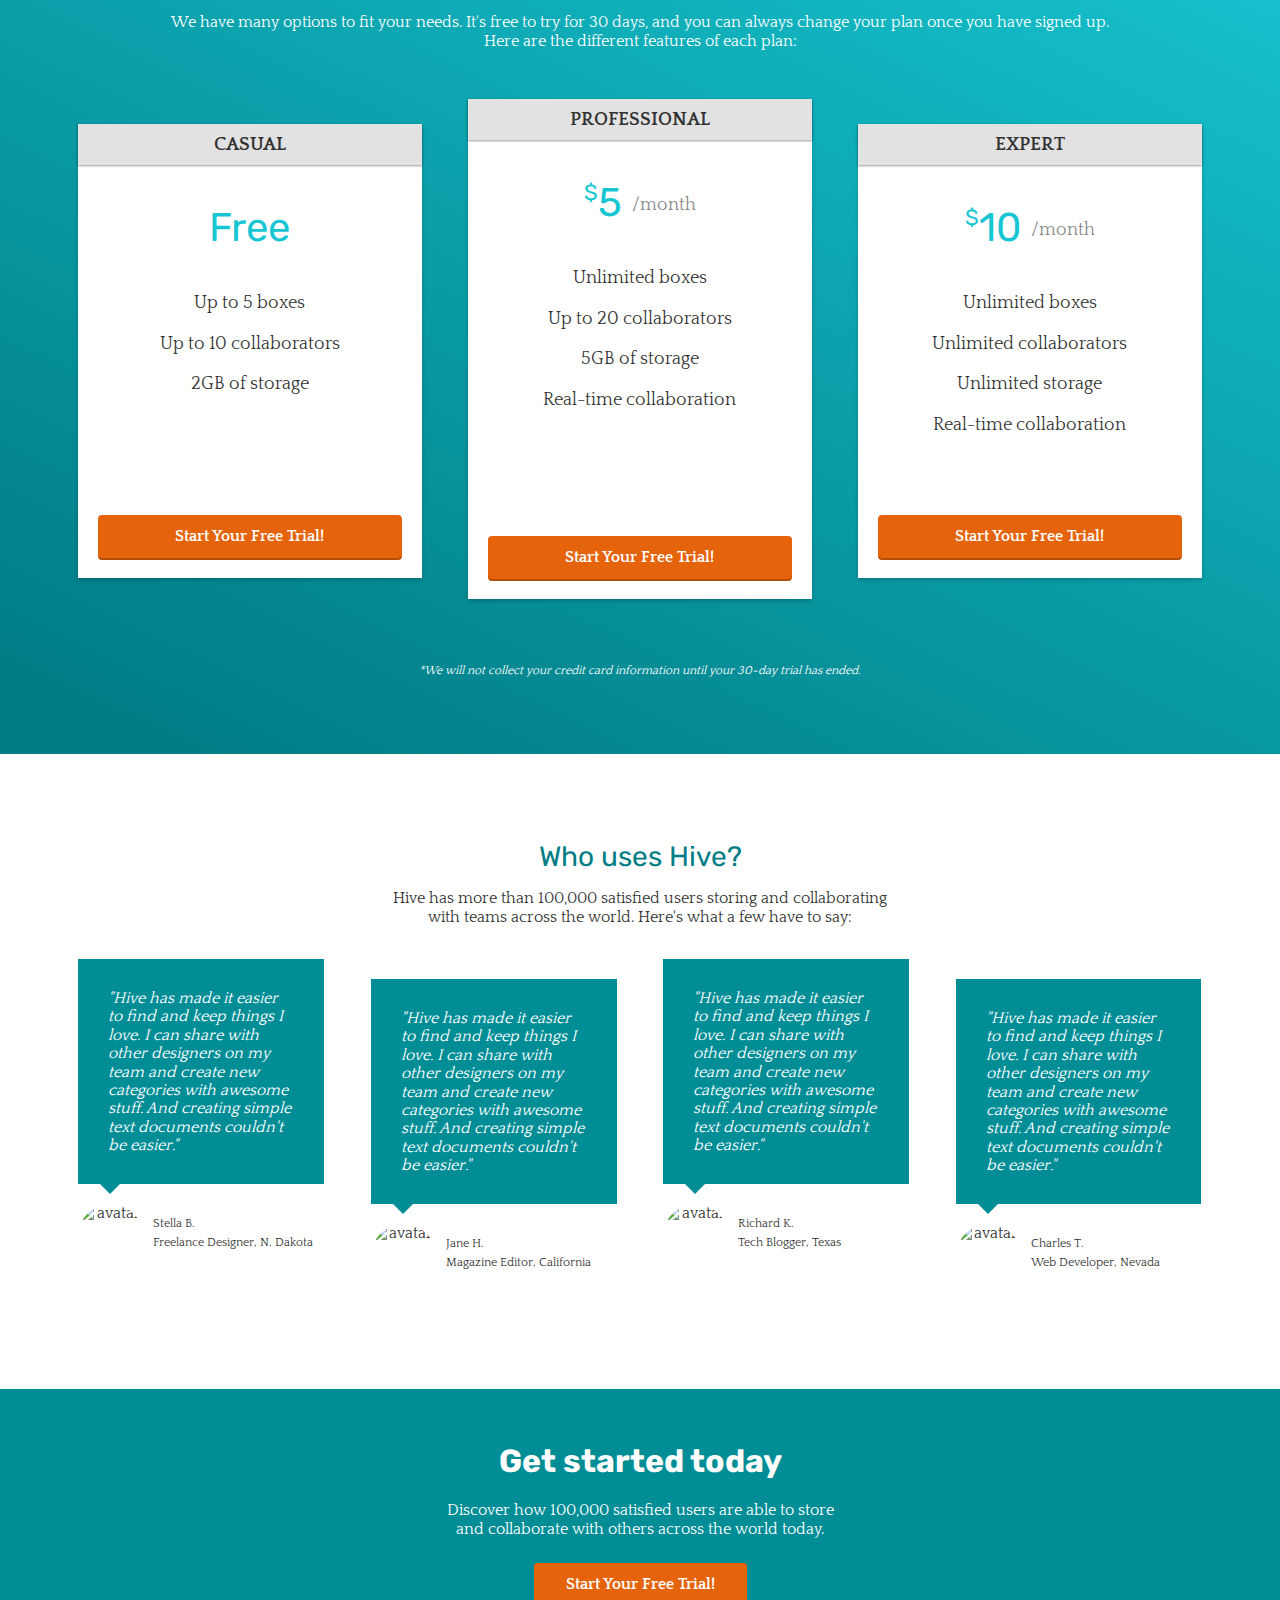
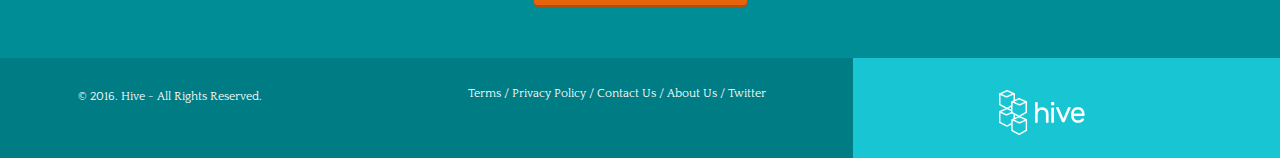
==== commit f2211cd9: "Checkpoint-34-completed" ====
--- a/index.html
+++ b/index.html
@@ -22,7 +22,6 @@
             <div class="one-half">
                 <a href="index.html" class="site-logo"><img src="images/site-logo.png" alt="Hive"/></a>
                      </div>
-     <div class="one-half">
                 <ul>
                     <li><a href="signin.html">Sign In</a></li>
                     <li class="btn-outline"><a href="signup.html">Sign Up</a></li>
@@ -164,9 +163,9 @@
                     <li><a href="">Twitter</a></li>
                 </ul>
             </nav>
- <div class="right-footer-block one-third">
-         <img class="logo" src="images/site-logo.png" alt="Hive" />
-         </div>
+            <div class="right-footer-block one-third">
+                <img class="logo" src="images/site-logo.png" alt="Hive" />
+            </div>
         </div>
     </footer>
 </body>
--- a/css/style.css
+++ b/css/style.css
@@ -42,33 +42,41 @@
     min-height: 1px;
     margin: 0 2% 20px;
 }
-  @media (min-width: 768px) {
+@media (min-width: 480px) {
+    .container {
+        width:90%;
+    }
+    .one-half {
+        width:46%;
+    }
+}
+@media (min-width: 768px) {
+    .container {
+        width: 750px;
+    }
+    .one-half {
+        width:46%;
+    }
+}
+@media (min-width: 992px) {
    .container {
-     width: 750px;
-   }
- }
- @media (min-width: 992px) {
-   .container {
-     width: 970px;
+       width: 970px;
    }
    .one-half {
-     width:46%;
+       width:46%;
    }
    .one-third {
-     width:29.33333%;
+       width:29.33333%;
    }
    .one-fourth {
-     width:21%;
+       width:21%;
    }
- }
- @media (min-width: 1200px) {
-   .container {
-     width: 1170px;
-   }
-   footer .logo {
-      padding: 2.35em 0;
-   }
- }
+}
+@media (min-width: 1200px) {
+    .container {
+        width: 1170px;
+    }
+}
 
 /* HEADER */
 header {
@@ -123,10 +131,10 @@
     margin:10px 0 40px;
 }
 header .hero img {
-   display: block;
-     width: 96%;
-     height: auto;
-   margin:3em auto 0;
+    display: block;
+    width: 96%;
+    height: auto;
+    margin:3em auto 0;
  }
 
 /* BUTTONS */
@@ -323,10 +331,11 @@
     z-index: 0;
 }
 footer p, footer nav ul {
-    font-size:13px;
+    font-size:12px;
     font-weight: 100;
     text-align: center;
     margin:10px auto 0;
+    padding:0;
 }
 footer nav ul li {
     list-style-type: none;
@@ -340,38 +349,241 @@
     background-color: transparent
 }
 footer .logo {
-   padding: .5em 0;
+   padding: 2.35em 0;
    margin: 0 auto;
    display: block;
- }
-
-@media all and (min-width: 320px) and (max-width: 420px) {
-
-   footer .logo {
-      padding:0px!important;
-   }
-}
-@media all and (min-width: 421px) and (max-width: 768px){
-     footer .logo {
-      padding:0;  
-}
-}
-    
-@media all and (min-width: 769px) and (max-width: 1239){
-   footer{
-     background-color: #17C6D2;
-     background-image: linear-gradient(to left,
-        #17C6D2 0%, #17C6D2 33.33337%, #007C85 33.33337%, #007C85 100%);
-     height: 100px;
-   }
-   footer p, footer nav ul{
-     padding: 2em 0;
-     text-align: left;
-   }
-   footer .right-footer-block {
-     background-color: #17C6D2;
-   }
-   footer .logo{
-     padding: 2em 0 2em 1.5em;
-   }
-}
+}
+@media (min-width:480px) {
+    footer p, footer nav ul {
+        margin:5px 0 5px;
+    }
+    footer .logo {
+        padding:0;
+    }
+}
+@media (min-width: 768px) {
+    footer p, footer nav ul {
+        margin:5px 0 5px;
+        text-align: center;
+    }
+    footer .logo {
+        padding:0;
+    }
+}
+@media (min-width: 992px) {
+    footer {
+        background-color: #007C85;
+        background-image: linear-gradient(to left, #17C6D2 0%, #17C6D2 33.33337%, #007C85 33.33337%, #007C85 100%);
+        height:100px;
+    }
+    footer p, footer nav ul {
+        padding:2em 0;
+        text-align:left;
+    }
+    footer .right-footer-block {
+        background-color: #17C6D2;
+    }
+    footer .logo {
+        padding:2em 0 2em 1.5em;
+    }
+}
+
+/* DASHBOARD */
+.dashboard {
+    background:#F7F7F7;
+}
+.left-nav {
+    height: 100vh;
+    width:14.66666667%;
+    color:#FFFFFF;
+    background: #007C85;
+    background-image: linear-gradient(206deg, #17C6D2 0%, #007C85 94%);
+    float:left;
+    position: fixed;
+    display:block;
+}
+.left-nav .site-logo {
+    padding:20px 0;
+    background:#007C85;
+    display:block;
+    text-align:center;
+}
+.left-nav .items {
+    padding:0 6%;
+}
+.left-nav .items p {
+    font-weight: 600;
+    text-transform: uppercase;
+    font-size: 12px;
+    color: #E2E2E2;
+    line-height: 15px;
+}
+.left-nav .items ul {
+    margin:0 0 40px;
+    padding: 0;
+}
+.left-nav .items ul li {
+    list-style-type: none;
+    margin-bottom: 15px;
+}
+.left-nav .items ul li a {
+    color:#FFFFFF;
+    text-decoration: none;
+    font-weight: 100;
+}
+.left-nav .items ul li a i {
+    width: 16px;
+    text-align:center;
+    margin-right:8px;
+}
+
+/* LEFT NAVBAR SETTINGS */
+.left-nav .settings {
+    position:absolute;
+    background:#17C6D2;
+    width:100%;
+    bottom:0;
+    left:0;
+    right:0;
+    padding:10px 0;
+}
+.left-nav .settings img {
+    height:35px;
+    width:35px;
+    border-radius: 50%;
+    margin-left:10px;
+    display:inline-block
+}
+.left-nav .settings p {
+    display:inline-block;
+    vertical-align: top;
+    padding-top:8px;
+    font-weight:400;
+    margin:0 0 0 10px;
+}
+.left-nav .settings a {
+    color: #FFFFFF;
+    text-decoration: none;
+    text-align: right;
+    float:right;
+    margin-right: 10px;
+    margin-top:8px;
+}
+
+/* CONTENT */
+.content {
+    padding:6em 1% 1.5em;
+    float:right;
+    width:98%;
+    position:relative;
+}
+.content .header {
+    margin:0 1% 20px;
+}
+.content .header h1 {
+    font-family:"Quattrocento", Palatino, Bookman, serif;
+    font-weight: 100;
+    margin: 0 0 30px;
+    font-size:36px;
+    color: #008D96;
+    line-height:44px;
+    float:left;
+    display:inline-block;
+}
+.content .header > a {
+    float:right;
+}
+.content-item {
+    width:96%;
+    margin:0 2% 25px;
+    float:left;
+    display:block;
+}
+.item-box {
+    display:block;
+    height:230px;
+    background: #FFFFFF;
+    box-shadow: 0px 1px 3px 0px rgba(0,0,0,0.40);
+    position:relative;
+    overflow:hidden;
+    padding:20px;
+}
+/* Large Mobile Devices */
+@media (min-width:480px) {
+    .content {
+        padding:1.5em 1%;
+        float: right;
+        width:90%;
+        position:relative;
+    }
+    .content-item {
+        width:46%;
+        margin:0 2% 25px;
+        float: left;
+        display: block;
+    }
+}
+/* Tablets */
+@media (min-width: 768px) {
+    .content {
+        padding:1.5em 5%;
+        float: right;
+        width: 90%;
+        position:relative;
+    }
+    .content > .container {
+        width:700px;
+    }
+    .content-item {
+        width:31.33333%;
+        margin:0 1% 25px;
+    }
+}
+/* Laptops and Desktops */
+@media (min-width:992px) {
+    .content {
+        padding:1.5em 1%;
+        float:right;
+        width:83.33333333%;
+        position:relative;
+    }
+    .content > .container {
+        width:auto;
+    }
+    .content-item {
+        width:23%;
+        margin:0 1% 25px;
+    }
+}
+.item-box > img {
+    position:absolute;
+    height:100%;
+    width:auto;
+    top:0;
+    left:0;
+    right:0;
+}
+.item-box h2 {
+    font-family:"Quattrocento", Palatino, Bookman, serif;
+    font-weight: 700;
+    font-size:15px;
+    line-height: 17px;
+    margin:0;
+}
+.item-box h2 a {
+    color:#17C6D2;
+    text-decoration: none;
+}
+.item-box h2 img {
+    width:16px;
+    height:16px;
+    position:relative;
+    top:2px;
+    margin-right:5px;
+}
+.item-box p {
+    font-size:14px;
+    color: #333333;
+    line-height:18px;
+    margin:5px 0 0;
+}
